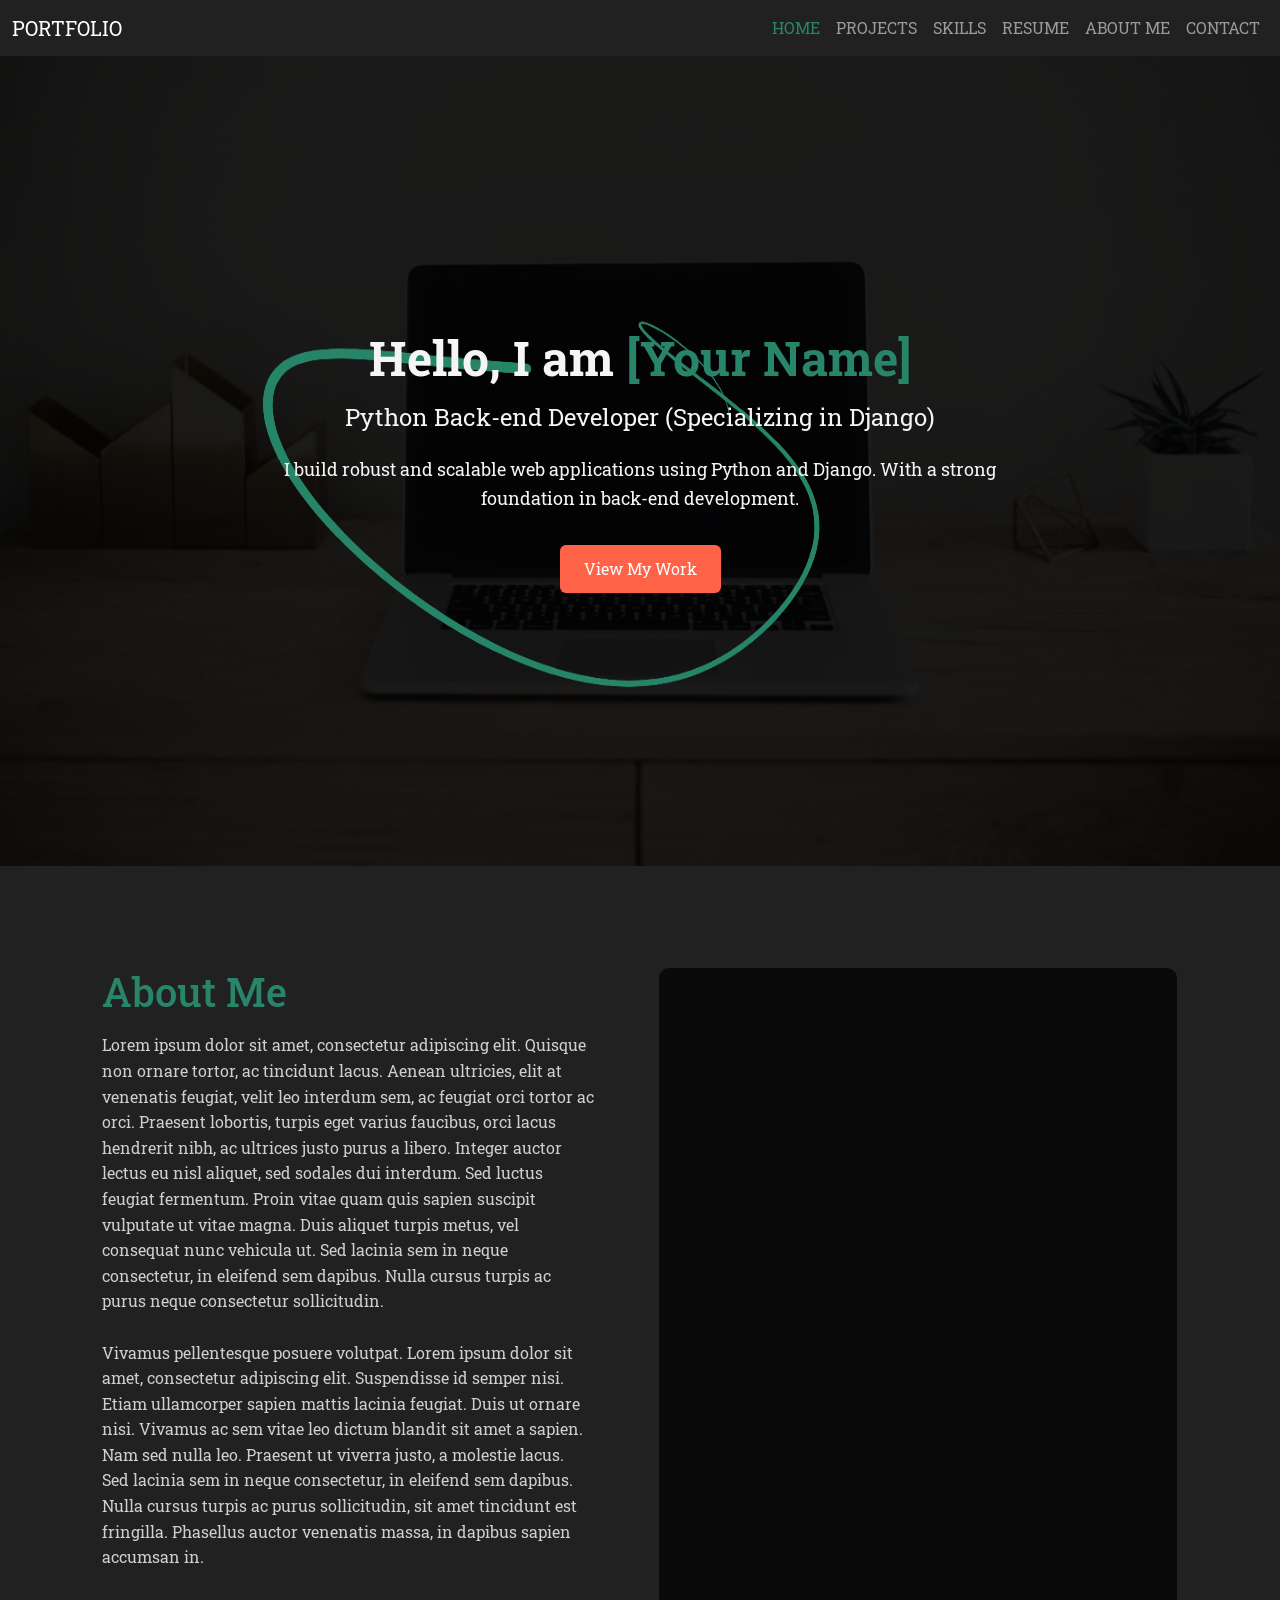
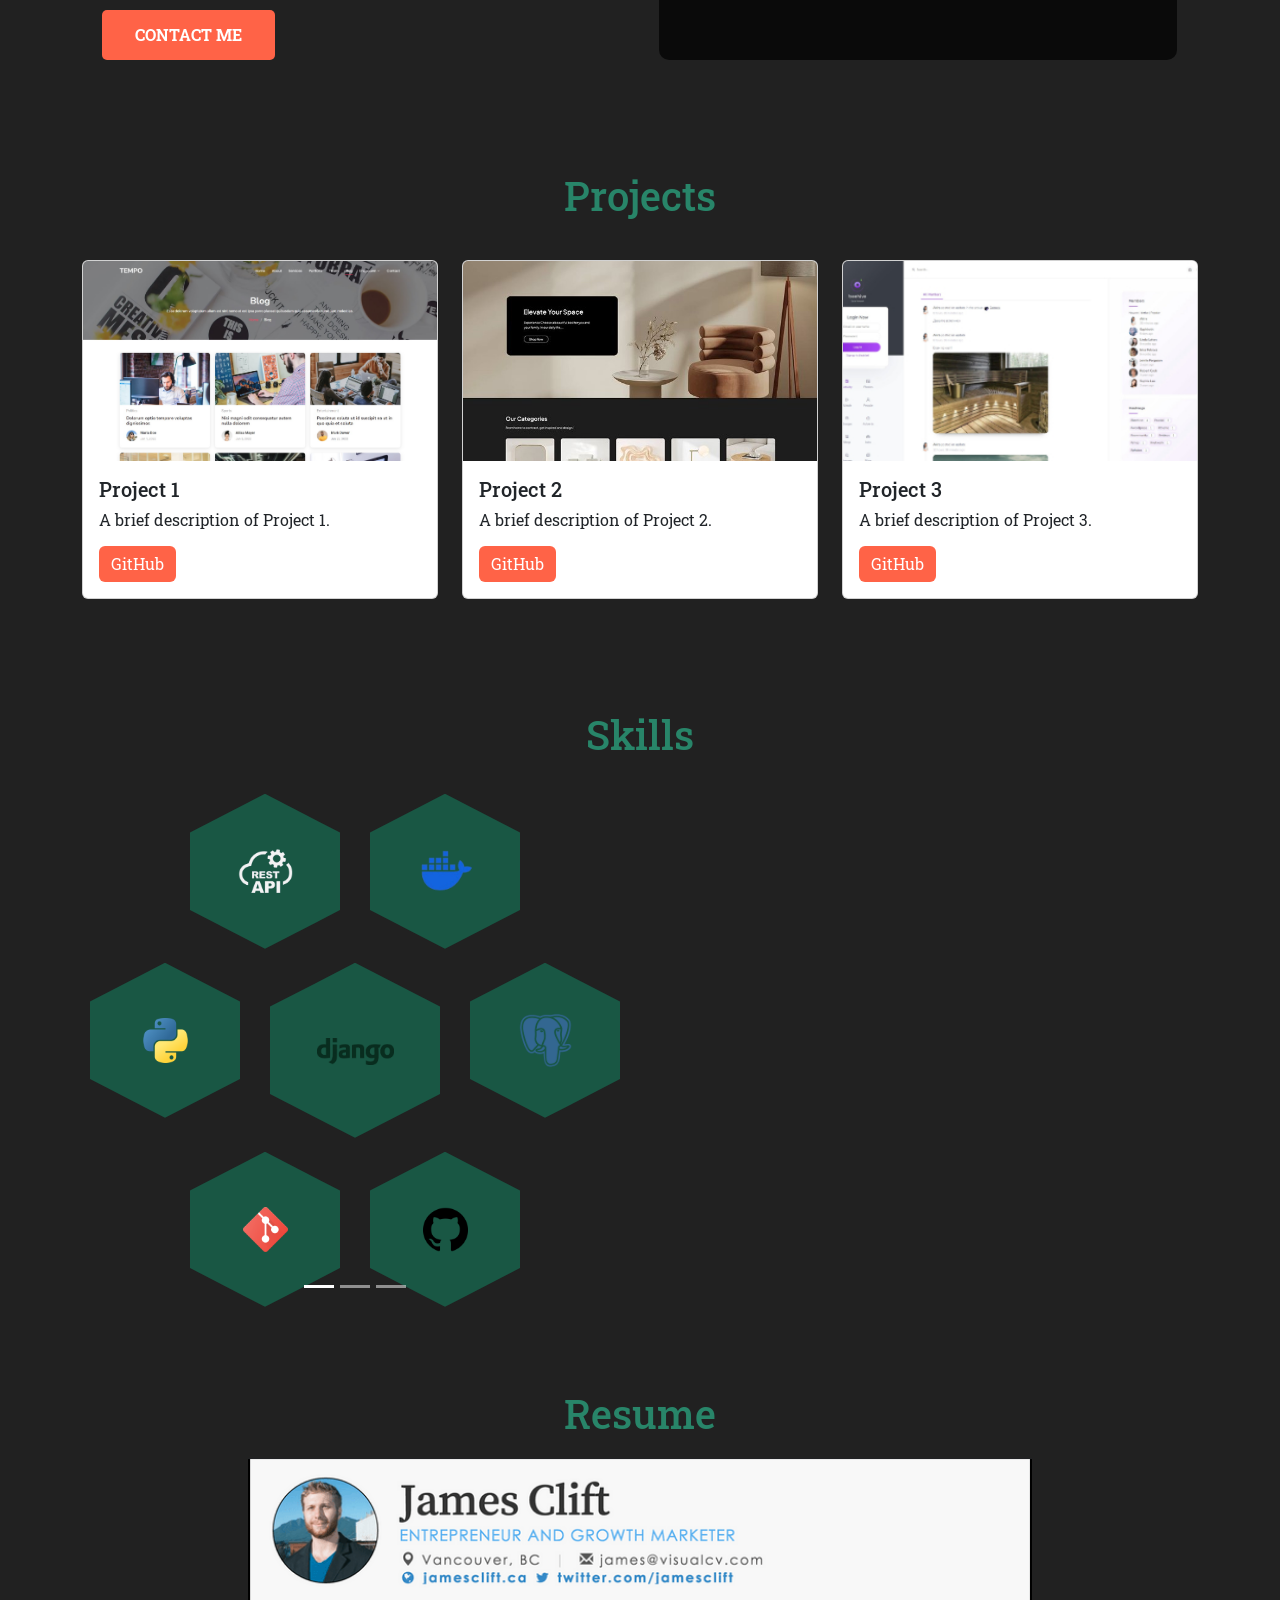
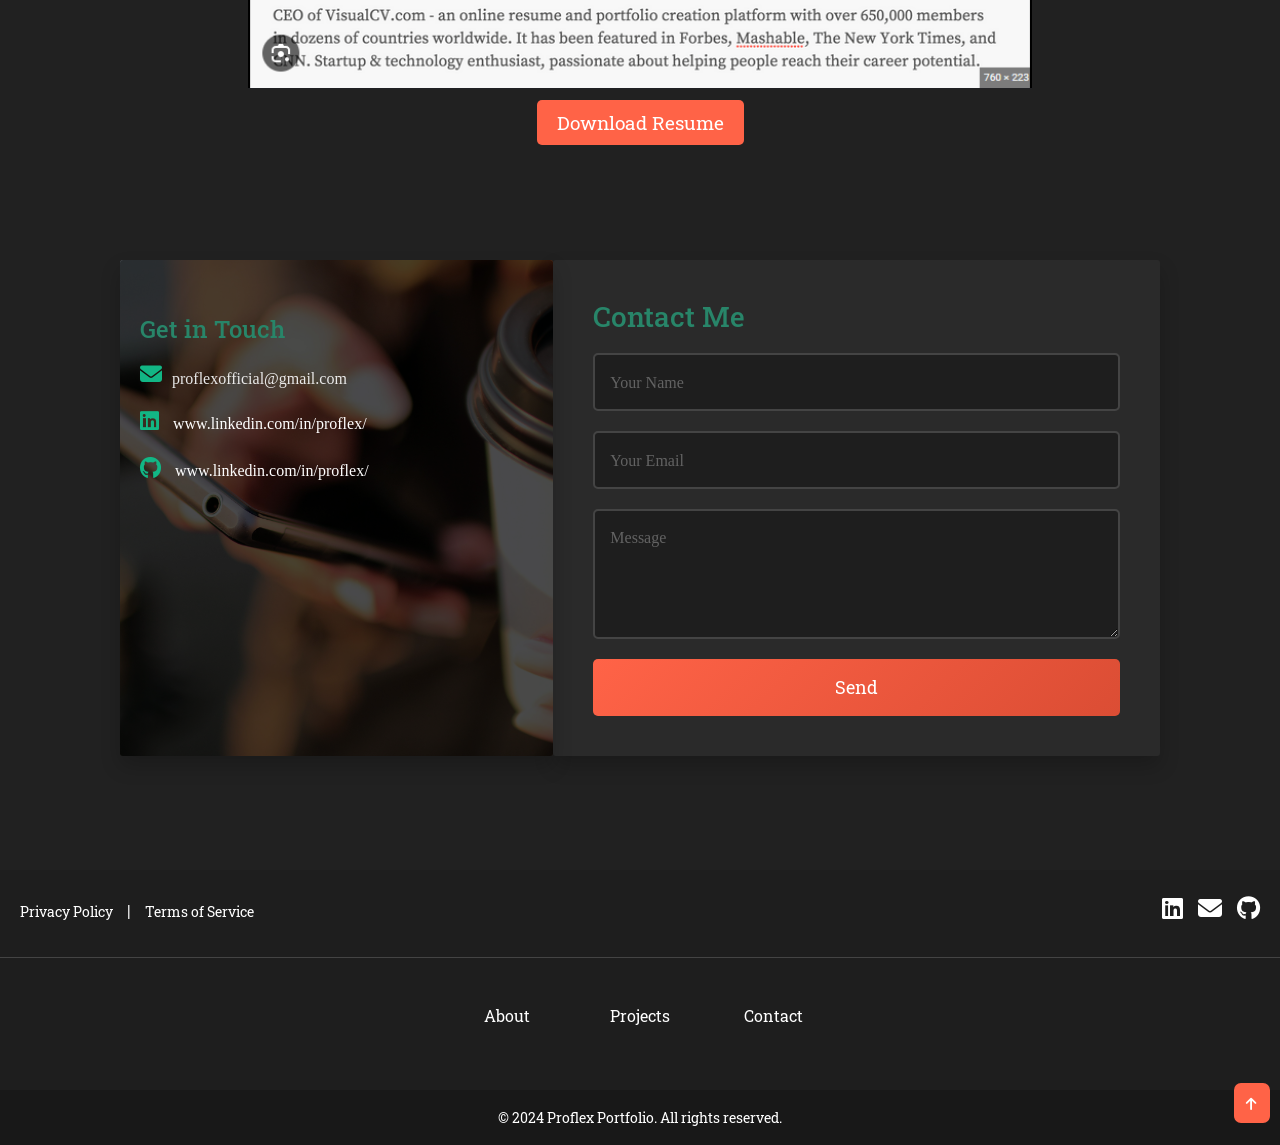
==== index.html @ e0205dc9 "Initial commit" ====
<!DOCTYPE html>
<html>

<head>
  <meta charset="UTF-8" />
  <meta name="viewport" content="width=device-width, initial-scale=1.0">
  <!-- Bootstrap CSS -->
  <link href="https://cdn.jsdelivr.net/npm/bootstrap@5.3.3/dist/css/bootstrap.min.css" rel="stylesheet">
  <link rel="stylesheet" href="https://cdnjs.cloudflare.com/ajax/libs/font-awesome/6.5.0/css/all.min.css">

  <title>Portfolio</title>
  <link rel="stylesheet" href="Portfolio-style.css">
</head>

<body>

  <nav class="navbar navbar-expand-lg bg-body-tertiary custom-navbar sticky-top" data-bs-theme="dark">
    <div class="container-fluid">
      <a class="navbar-brand" href="#">PORTFOLIO</a>
      <button class="navbar-toggler" type="button" data-bs-toggle="collapse" data-bs-target="#navbarSupportedContent"
        aria-controls="navbarSupportedContent" aria-expanded="false" aria-label="Toggle navigation">
        <span class="navbar-toggler-icon"></span>
      </button>
      <div class="collapse navbar-collapse" id="navbarSupportedContent">
        <ul class="navbar-nav ms-auto mb-2 mb-lg-0">
          <li class="nav-item">
            <a class="nav-link active" aria-current="page" href="#">HOME</a>
          </li>
          <li class="nav-item">
            <a class="nav-link" href="#projects">PROJECTS</a>
          </li>
          <li class="nav-item">
            <a class="nav-link" href="#skills">SKILLS</a>
          </li>
          <li class="nav-item">
            <a class="nav-link" href="#resume">RESUME</a>
          </li>
          <li class="nav-item">
            <a class="nav-link" href="#about-me">ABOUT ME</a>
          </li>
          <li class="nav-item">
            <a class="nav-link" href="#contact">CONTACT</a>
          </li>
        </ul>
      </div>
    </div>
  </nav>


  <main>

    <section id="hero" class="d-flex align-items-center justify-content-center">
      <div class="overlay"></div>
      <canvas></canvas>
      <div class="container text-center">
        <h1>Hello, I am <span class="highlighted-name">[Your Name]</span></h1>
        <h2>Python Back-end Developer (Specializing in Django)</h2>
        <p>I build robust and scalable web applications using Python and Django. With a strong foundation in back-end
          development.</p>
        <a href="#projects" class="btn btn-primary">View My Work</a>
      </div>
    </section>


    <section id='about-me' class="about-section">
      <div class="container-fluid">
        <div class="row">
          <div class="col-lg-6 col-md-12 d-flex justify-content-center align-items-center">
            <div class="about-content">
              <h1>About Me</h1>
              <p>Lorem ipsum dolor sit amet, consectetur adipiscing elit. Quisque non ornare tortor, ac tincidunt lacus.
                Aenean ultricies, elit at venenatis feugiat, velit leo interdum sem, ac feugiat orci tortor ac orci.
                Praesent lobortis, turpis eget varius faucibus, orci lacus hendrerit nibh, ac ultrices justo purus a
                libero. Integer auctor lectus eu nisl aliquet, sed sodales dui interdum. Sed luctus feugiat fermentum.
                Proin vitae quam quis sapien suscipit vulputate ut vitae magna. Duis aliquet turpis metus, vel consequat
                nunc vehicula ut. Sed lacinia sem in neque consectetur, in eleifend sem dapibus. Nulla cursus turpis ac
                purus neque consectetur sollicitudin.

                <br><br>
                Vivamus pellentesque posuere volutpat. Lorem ipsum dolor sit amet, consectetur adipiscing elit.
                Suspendisse
                id
                semper nisi. Etiam ullamcorper sapien mattis lacinia feugiat. Duis ut ornare nisi. Vivamus ac sem vitae
                leo
                dictum blandit sit amet a sapien. Nam sed nulla leo. Praesent ut viverra justo, a molestie lacus.
                Sed lacinia sem in neque consectetur, in eleifend sem dapibus. Nulla cursus turpis ac
                purus sollicitudin, sit amet tincidunt est fringilla. Phasellus auctor venenatis massa, in dapibus
                sapien accumsan in.
              </p>
              <a href="#contact" class="btn">CONTACT ME</a>
            </div>
          </div>
          <div class="col-lg-6 col-md-12">
            <div class="about-image"></div>
          </div>
        </div>
      </div>
    </section>


    <section id="projects" class="project-section">
      <div class="container">
        <h1 class="text-center mt-4">Projects</h1>
        <div class="row mt-4">
          <!-- Project Cards -->
          <div class="col-md-4 project-card" data-project="1">
            <div class="card">
              <img src="Images/image1.jpg" class="card-img-top" alt="Project 1">
              <div class="card-body">
                <h5 class="card-title">Project 1</h5>
                <p class="card-text">A brief description of Project 1.</p>
                <a href="https://github.com/user/project1" class="btn btn-primary">GitHub</a>
              </div>
            </div>
          </div>

          <div class="col-md-4 project-card" data-project="2">
            <div class="card">
              <img src="Images/image2.jpg" class="card-img-top" alt="Project 2">
              <div class="card-body">
                <h5 class="card-title">Project 2</h5>
                <p class="card-text">A brief description of Project 2.</p>
                <a href="https://github.com/user/project2" class="btn btn-primary">GitHub</a>
              </div>
            </div>
          </div>

          <div class="col-md-4 project-card" data-project="3">
            <div class="card">
              <img src="Images/image4.jpg" class="card-img-top" alt="Project 3">
              <div class="card-body">
                <h5 class="card-title">Project 3</h5>
                <p class="card-text">A brief description of Project 3.</p>
                <a href="https://github.com/user/project3" class="btn btn-primary">GitHub</a>
              </div>
            </div>
          </div>
        </div>

        <!-- Project Detail Section -->
        <div class="project-detail mt-5" id="projectDetail">
          <!-- Project detail content will be loaded here on click -->
        </div>
      </div>
    </section>


    <div id="skills" class="skills-section container">
      <h1 class="text-center mt-4">Skills</h1>
      <div class="row">
        <div class="col-lg-6 col-sm-12 hexagon-container d-flex justify-content-center align-items-center">
          <div id="carouselExampleCaptions" class="carousel slide">
            <div class="carousel-indicators">
              <button type="button" data-bs-target="#carouselExampleCaptions" data-bs-slide-to="0" class="active"
                aria-current="true" aria-label="Slide 1"></button>
              <button type="button" data-bs-target="#carouselExampleCaptions" data-bs-slide-to="1"
                aria-label="Slide 2"></button>
              <button type="button" data-bs-target="#carouselExampleCaptions" data-bs-slide-to="2"
                aria-label="Slide 3"></button>
            </div>
            <div class="carousel-inner">
              <div class="carousel-item active">
                <div class="container-fluid text-center">
                  <!-- First Row -->
                  <div class="hex-row">
                    <div class="hexagon clipped-border" data-skill="api">
                      <div class="hexagon-inner">
                        <li>
                          <img src="Images/api.png" class="api-img" alt="Rest API">
                        </li>
                      </div>
                    </div>
                    <div class="hexagon clipped-border" data-skill="docker">
                      <div class="hexagon-inner">
                        <li>
                          <img src="Images/docker.png" class="docker-img" alt="Docker">
                        </li>
                      </div>
                    </div>
                  </div>

                  <!-- Second Row (with bigger middle hexagon) -->
                  <div class="hex-row">
                    <div class="hexagon clipped-border" data-skill="python">
                      <div class="hexagon-inner">
                        <li>
                          <img src="Images/python.png" alt="Python">
                        </li>
                      </div>
                    </div>
                    <div class="hexagon big clipped-border" data-skill="django">
                      <div class="hexagon-inner">
                        <li>
                          <img src="Images/django.png" class="django-pic" alt="Django">
                        </li>
                      </div>
                    </div>
                    <div class="hexagon clipped-border" data-skill="psql">
                      <div class="hexagon-inner">
                        <li>
                          <img src="Images/postgresql.png" class="psql-img" alt="PostgreSQL">
                        </li>
                      </div>
                    </div>
                  </div>

                  <!-- Third Row -->
                  <div class="hex-row">
                    <div class="hexagon clipped-border" data-skill="git">
                      <div class="hexagon-inner">
                        <li>
                          <img src="Images/git.png" alt="Git">
                        </li>
                      </div>
                    </div>
                    <div class="hexagon clipped-border" data-skill="github">
                      <div class="hexagon-inner">
                        <li>
                          <img src="Images/github.png" alt="GitHub">
                        </li>
                      </div>
                    </div>
                  </div>
                </div>
              </div>

              <div class="carousel-item">
                <div class="container text-center">


                  <!-- First Row -->
                  <div class="hex-row">
                    <div class="hexagon clipped-border" data-skill="linux">
                      <div class="hexagon-inner">
                        <li>
                          <img src="Images/linux.png" class="linux-img" alt="Linux">
                        </li>
                      </div>
                    </div>
                    <div class="hexagon">
                      <div class="hexagon-inner clipped-border" data-skill="chain">
                        <li>
                          <i class="fas fa-network-wired" style="color: #12b6c2; font-size: 43px;"></i>
                        </li>
                      </div>
                    </div>
                  </div>

                  <!-- Second Row (with bigger middle hexagon) -->
                  <div class="hex-row">
                    <div class="hexagon clipped-border" data-skill="bootstrap">
                      <div class="hexagon-inner">
                        <li>
                          <img src="Images/bootstrap.png" class="bootstrap-img" alt="Bootstrap">
                        </li>
                      </div>
                    </div>
                    <div class="hexagon big clipped-border" data-skill="javascript">
                      <div class="hexagon-inner">
                        <li>
                          <img src="Images/js.png" alt="JavaScript">
                        </li>
                      </div>
                    </div>
                    <div class="hexagon clipped-border" data-skill="jquery">
                      <div class="hexagon-inner">
                        <li>
                          <img src="Images/jquery.png" class="jquery-img" alt="jQuery">
                        </li>
                      </div>
                    </div>
                  </div>

                  <!-- Third Row -->
                  <div class="hex-row">
                    <div class="hexagon clipped-border" data-skill="html">
                      <div class="hexagon-inner">
                        <li>
                          <img src="Images/html.png" class="html-img" alt="HTML">
                        </li>
                      </div>
                    </div>
                    <div class="hexagon">
                      <div class="hexagon-inner clipped-border" data-skill="sass">
                        <li>
                          <img src="Images/sass.png" class="sass-img" alt="SASS">
                        </li>
                      </div>
                    </div>
                  </div>
                </div>
              </div>

              <div class="carousel-item">
                <div class="container text-center">


                  <!-- First Row -->
                  <div class="hex-row">
                    <div class="hexagon clipped-border" data-skill="linux">
                      <div class="hexagon-inner">
                        <li>
                          <img src="Images/linux.png" class="linux-img" alt="Linux">
                        </li>
                      </div>
                    </div>
                    <div class="hexagon">
                      <div class="hexagon-inner clipped-border" data-skill="chain">
                        <li>
                          <i class="fas fa-network-wired" style="color: #12b6c2; font-size: 43px;"></i>
                        </li>
                      </div>
                    </div>
                  </div>

                  <!-- Second Row (with bigger middle hexagon) -->
                  <div class="hex-row">
                    <div class="hexagon clipped-border" data-skill="bootstrap">
                      <div class="hexagon-inner">
                        <li>
                          <img src="Images/bootstrap.png" class="bootstrap-img" alt="Bootstrap">
                        </li>
                      </div>
                    </div>
                    <div class="hexagon big clipped-border" data-skill="javascript">
                      <div class="hexagon-inner">
                        <li>
                          <img src="Images/js.png" alt="JavaScript">
                        </li>
                      </div>
                    </div>
                    <div class="hexagon clipped-border" data-skill="jquery">
                      <div class="hexagon-inner">
                        <li>
                          <img src="Images/jquery.png" class="jquery-img" alt="jQuery">
                        </li>
                      </div>
                    </div>
                  </div>

                  <!-- Third Row -->
                  <div class="hex-row">
                    <div class="hexagon clipped-border" data-skill="html">
                      <div class="hexagon-inner">
                        <li>
                          <img src="Images/html.png" class="html-img" alt="HTML">
                        </li>
                      </div>
                    </div>
                    <div class="hexagon">
                      <div class="hexagon-inner clipped-border" data-skill="sass">
                        <li>
                          <img src="Images/sass.png" class="sass-img" alt="SASS">
                        </li>
                      </div>
                    </div>
                  </div>
                </div>
              </div>
            </div>
          </div>
        </div>


        <div class="col-lg-6 col-sm-12 d-flex justify-content-center align-items-center">
          <div class="skill-content" id="content">
            <!-- Content will be dynamically loaded here -->
          </div>
        </div>
      </div>
    </div>


    <div id="resume" class="resume-section">
      <h1 class="section-title mt-3">Resume</h1>

      <div class="resume-content">
        <div class="resume-img">
          <img src="Images/resume.png" alt="Your Resume">
        </div>
      </div>

      <div class="resume-download">
        <a href="Resume/resume.pdf" download class="resume-link">Download Resume</a>
      </div>
    </div>


    <div id="contact" class="contact-section container">
      <div class="row g-0">
        <div class="col-lg-5 col-md-12">
          <div class="contact-info">
            <h3>Get in Touch</h3>
            <ul>
              <li><i class="fas fa-envelope"></i> proflexofficial@gmail.com</li>
              <li><a href="#"><i class="fab fa-linkedin"></i> www.linkedin.com/in/proflex/</a></li>
              <li><a href="#"><i class="fab fa-github"></i> www.linkedin.com/in/proflex/</a></li>
            </ul>
          </div>
        </div>

        <div class="col-lg-7 col-md-12">
          <div class="contact-form">
            <h2>Contact Me</h2>
            <form id="contactForm" action="https://formspree.io/f/xyzgaryp" method="POST">
              <input type="text" name="name" placeholder="Your Name" required class="form-control">
              <input type="email" name="email" placeholder="Your Email" required class="form-control">
              <textarea name="message" placeholder="Message" required class="form-control" rows="4"></textarea>
              <button type="submit" class="btn">Send</button>
            </form>
          </div>
        </div>
      </div>
    </div>
  </main>



  <footer>
    <div class="footer-top">
      <!-- Legal and Social Media Icons -->
      <div class="legal">
        <p>
          <a href="privacy-policy.html">Privacy Policy</a> |
          <a href="terms-of-service.html">Terms of Service</a>
        </p>
      </div>
      <div class="social-icons">
        <a href="#"><i class="fab fa-linkedin"></i></a>
        <a href="#"><i class="fas fa-envelope"></i></a>
        <a href="#"><i class="fab fa-github"></i></a>
      </div>
    </div>
    </div>

    <div class="footer-middle">
      <!-- Quick Links -->
      <div class="quick-links">
        <div class="container">
          <div class="row">
            <div class="col-md-4 col-sm-12">
              <li><a href="#about-me">About</a></li>
            </div>
            <div class="col-md-4 col-sm-12">
              <li><a href="#projects">Projects</a></li>
            </div>
            <div class="col-md-4 col-sm-12">
              <li><a href="#contact">Contact</a></li>
            </div>
          </div>
        </div>
      </div>
    </div>

    <div class="footer-bottom">
      <!-- Copyright and Back to Top -->
      <div class="copyright">
        <p>© 2024 Proflex Portfolio. All rights reserved.</p>
      </div>
      <div class="back-to-top">
        <a href="#top"><i class="fas fa-arrow-up"></i></a>
      </div>
    </div>
  </footer>





























  <!--Bootstrap JS-->
  <script src="https://cdn.jsdelivr.net/npm/bootstrap@5.3.3/dist/js/bootstrap.bundle.min.js"></script>
  <!--J Query-->
  <script src="https://code.jquery.com/jquery-3.5.1.slim.min.js"></script>
  <!--POPPER-->
  <script src="https://cdn.jsdelivr.net/npm/@popperjs/core@2.5.3/dist/umd/popper.min.js"></script>


  <script src="script.js"></script>
</body>

</html>
---- Portfolio-style.css ----
@import url(https://fonts.googleapis.com/css2?family=Roboto+Slab:wght@400;700&display=swap);
html {
  scroll-behavior: smooth;
}

*,
*:before,
*:after {
  margin: 0;
  padding: 0;
  box-sizing: border-box;
}

html,
body {
  width: 100%;
  height: 100%;
}

body {
  color: #f5f5f5;
  background: #212121;
  font-family: "Roboto Slab", "sans-serif";
  overflow-x: hidden;
}

a {
  text-decoration: none;
}

ul {
  list-style-type: none;
}

li {
  list-style-type: none;
}

p {
  line-height: normal;
}

img {
  max-width: 1920px;
  max-height: 1080px;
}

.bg-body-tertiary {
  --bs-bg-opacity: 1;
  background-color: #212121 !important;
}

.custom-navbar .navbar-nav .nav-link {
  transition: color 0.3s ease;
  /* Smooth transition for hover effect */
}

.custom-navbar .navbar-nav .nav-link:hover {
  color: #288569;
  /* Change to your desired hover color */
}

.custom-navbar .navbar-nav .nav-link.active {
  color: #288569;
  /* Change this to your desired active link color */
}

#hero {
  position: relative;
  background-image: url("Images/hero-bg-2.jpg");
  background-size: cover;
  background-position: center;
  height: 90vh;
  color: #f5f5f5;
}
#hero .overlay {
  position: absolute;
  top: 0;
  left: 0;
  width: 100%;
  height: 100%;
  background: rgba(0, 0, 0, 0.89);
  z-index: 1;
}
#hero canvas {
  position: absolute;
  top: 0;
  left: 0;
  width: 100%;
  height: 100%;
  z-index: 2;
}
#hero .container {
  position: relative;
  z-index: 3;
  max-width: 800px;
  text-align: center;
}
#hero .container h1 {
  font-size: 3rem;
  font-weight: 700;
  margin-bottom: 1rem;
}
#hero .container h1 .highlighted-name {
  color: #288569;
}
#hero .container h2 {
  font-size: 1.5rem;
  font-weight: 400;
  margin-bottom: 1.5rem;
}
#hero .container p {
  font-size: 1.125rem;
  line-height: 1.6;
  margin-bottom: 2rem;
}
#hero .container .btn-primary {
  background-color: #FF6347;
  border: none;
  padding: 0.75rem 1.5rem;
  font-size: 1rem;
  transition: background-color 0.3s;
}
#hero .container .btn-primary:hover {
  background-color: #ff3814;
}

.about-section {
  padding: 6% 9.3% 0 8%;
}
@media (max-width: 1400px) {
  .about-section {
    padding: 8% 8.3% 0 7%;
  }
}
@media (max-width: 1200px) {
  .about-section {
    padding: 9% 6.3% 0 5%;
  }
}
.about-section .about-content {
  padding: 0 5% 0 0;
  color: #fff;
}
.about-section .about-content h1 {
  color: #288569;
}
.about-section .about-content p {
  margin-top: 1rem;
  line-height: 1.6;
  color: #cfcfcf;
}
.about-section .about-content .btn {
  display: inline-block;
  margin-top: 1.5rem;
  padding: 0.75rem 2rem;
  background-color: #ff6347;
  color: #fff;
  text-decoration: none;
  font-weight: bold;
  font-size: 1rem;
  border-radius: 5px;
  transition: background-color 0.3s ease;
}
.about-section .about-content .btn:hover {
  background-color: #e5533f;
}
.about-section .about-image {
  padding: 0;
  margin-left: 3%;
  background: url("Images/about-me2.jpg") no-repeat center center/cover;
  width: 100%;
  height: 100%;
  border-radius: 10px;
  position: relative;
}
.about-section .about-image:after {
  content: "";
  position: absolute;
  top: 0;
  left: 0;
  width: 100%;
  height: 100%;
  background-color: rgba(0, 0, 0, 0.7);
  border-radius: 10px;
}
@media (max-width: 992px) {
  .about-section {
    padding: 9% 6% 0 6%;
  }
  .about-section .about-content {
    padding: 0;
    text-align: center;
  }
  .about-section .about-content .btn {
    margin: 1rem 0 1.5rem 0;
  }
  .about-section .about-image {
    margin-left: 0;
    min-height: 450px;
  }
}

.project-section {
  margin: 7em 0;
}
.project-section h1 {
  color: #288569;
  margin-bottom: 1em;
}
.project-section .project-card {
  cursor: pointer;
  transition: transform 0.3s ease, box-shadow 0.3s ease;
}
.project-section .project-card:hover {
  transform: scale(1.05);
  box-shadow: 0 4px 8px rgba(0, 0, 0, 0.1);
}
.project-section .card-img-top {
  height: 200px;
  -o-object-fit: cover;
     object-fit: cover;
}
.project-section .btn-primary {
  background-color: #FF6347;
  border: none;
}
.project-section .btn-primary:hover {
  background-color: #ff3814;
}
.project-section .project-detail {
  display: none;
  /* Initially hidden */
  background-color: #f9f9f9;
  padding: 20px;
  border-radius: 8px;
  box-shadow: 0 4px 12px rgba(0, 0, 0, 0.1);
  transition: all 0.4s ease;
}
.project-section .project-detail h3 {
  font-size: 24px;
  color: #288569;
}
.project-section .project-detail p {
  font-size: 16px;
  color: #666;
}
.project-section .project-detail .github-link {
  margin-top: 20px;
  display: inline-block;
  background-color: #FF6347;
  color: #fff;
  padding: 10px 20px;
  border-radius: 5px;
  text-decoration: none;
}
.project-section .project-detail .github-link:hover {
  background-color: #ff3814;
}
.project-section .show-detail {
  display: block;
  /* To show detail when clicked */
}
@media (max-width: 992px) {
  .project-section .container {
    max-width: 900px;
    padding-left: 1.5em;
    padding-right: 1.5em;
  }
}
@media (max-width: 767px) {
  .project-section .container {
    width: 100%;
    padding-left: 10%;
    padding-right: 10%;
  }
  .project-section .project-card {
    margin-top: 2em;
  }
}

.skills-section h1 {
  color: #288569;
}
.skills-section .hexagon-container,
.skills-section .skill-content-container {
  padding: 20px;
}
.skills-section .skill-content {
  width: 100%;
  max-width: 500px;
  padding: 20px;
  border-radius: 10px;
  box-shadow: 0 4px 8px #288569;
  opacity: 0;
  transform: translateX(50px);
  transition: opacity 0.3s ease, transform 0.5s ease;
}
.skills-section .skill-content.slide-in {
  opacity: 1;
  transform: translateX(0);
}
@media (max-width: 1200px) {
  .skills-section .skill-content {
    transform: translateY(50px);
  }
  .skills-section .skill-content.slide-in {
    transform: translateY(0);
  }
}

.hexagon {
  position: relative;
  width: 150px;
  height: 155px;
  background-color: #195744;
  /* Hexagon background color */
  display: inline-block;
  -webkit-clip-path: polygon(50% 0%, 100% 25%, 100% 75%, 50% 100%, 0% 75%, 0% 25%);
          clip-path: polygon(50% 0%, 100% 25%, 100% 75%, 50% 100%, 0% 75%, 0% 25%);
  overflow: hidden;
  transition: transform 0.3s ease, box-shadow 0.3s ease;
  /* Smooth transition for hover effect */
  /* Hover effect for hexagon */
}
.hexagon:hover {
  transform: scale(1.1);
  /* Slightly enlarge on hover */
  box-shadow: 0px 4px 10px rgba(0, 0, 0, 0.2);
  /* Add a shadow */
}

.hexagon-inner {
  display: flex;
  justify-content: center;
  align-items: center;
  height: 100%;
  color: rgb(202, 202, 202);
  font-size: 18px;
  position: relative;
  /* Ensure hexagon-inner is above the border */
  cursor: pointer;
  transition: color 0.3s ease;
  /* Smooth transition for text color */
  /* Hover effect for inner content */
}
.hexagon-inner:hover {
  color: #fff;
  /* Change text color to white on hover */
}

.django-pic {
  width: 77px;
}

.docker-img,
.jquery-img {
  width: 60px;
}

.psql-img,
.linux-img,
.api-img {
  width: 55px;
}

.bootstrap-img {
  width: 65px;
}

.jquery-img {
  width: 57px;
}

.html-img,
.sass-img {
  width: 50px;
}

img {
  width: 45px;
  transition: transform 0.3s ease;
  /* Smooth transition for image zoom effect */
  /* Image zoom on hover */
}
.hexagon:hover img {
  transform: scale(1.2);
  /* Zoom image on hover */
}

i {
  transition: transform 0.3s ease;
}
.hexagon:hover i {
  transform: scale(1.2);
}

.hexagon.big {
  width: 170px;
  height: 175px;
}

.hex-row {
  display: flex;
  justify-content: center;
  margin: 0 auto;
}

.hex-row .hexagon {
  margin: 7px 15px;
}

.skill-content {
  opacity: 0;
  transform: translateX(50px);
  transition: opacity 0.3s ease, transform 0.3s ease;
}
.skill-content.slide-in {
  opacity: 1;
  transform: translateX(0);
}
@media (max-width: 1200px) {
  .skill-content {
    transform: translateY(50px);
  }
  .skill-content.slide-in {
    transform: translateY(0);
  }
}

/* Media Queries for Responsiveness */
@media (max-width: 1199px) {
  .container {
    max-width: 1100px;
    padding-left: 1.5em;
    padding-right: 1.5em;
  }
  .hexagon {
    width: 140px;
    height: 145px;
  }
  .hexagon.big {
    width: 150px;
    height: 155px;
  }
}
@media (max-width: 1050px) {
  .hexagon {
    width: 127px;
    height: 132px;
  }
  .hexagon.big {
    width: 137px;
    height: 142px;
  }
}
@media (max-width: 576px) {
  .container {
    padding-left: 2em;
    padding-right: 2em;
  }
}
.resume-section {
  text-align: center;
  padding: 40px 0;
}

.section-title {
  color: #288569;
  margin-bottom: 20px;
}

.resume-content {
  display: flex;
  justify-content: center;
  align-items: center;
  margin-bottom: 20px;
}

.resume-img img {
  width: 100%;
  height: 100%;
  -o-object-fit: cover;
     object-fit: cover;
  margin-right: 20px;
}

.resume-details a {
  color: #1ecf94;
  text-decoration: none;
}

.resume-download .resume-link {
  background-color: #FF6347;
  color: white;
  padding: 10px 20px;
  text-decoration: none;
  font-size: 1.2em;
  border-radius: 5px;
  transition: background-color 0.3s ease;
}

.resume-download .resume-link:hover {
  background-color: #cf4d37;
}

.contact-section {
  margin-top: 2em;
  padding: 50px;
  color: white;
}
@media (max-width: 992px) {
  .contact-section {
    max-width: 770px;
  }
  .contact-section .contact-info {
    text-align: center !important;
  }
  .contact-section .contact-info h3 {
    font-size: 35px;
    margin: 10px 0;
  }
  .contact-section .contact-info ul,
  .contact-section .contact-info ul li,
  .contact-section a {
    display: flex;
    flex-direction: column;
  }
  .contact-section .contact-info ul {
    margin-bottom: 0;
  }
}
.contact-section .contact-info ul li i {
  margin-bottom: 10px;
}

.contact-info {
  position: relative;
  width: 100%;
  height: 100%;
  padding: 20px;
  background: url("Images/contact4.jpg") no-repeat center center/cover;
  border-radius: 3px;
  box-shadow: 0px 10px 20px rgba(0, 0, 0, 0.2);
  z-index: 1;
  /* Overlay */
}
.contact-info::before {
  content: "";
  position: absolute;
  top: 0;
  left: 0;
  width: 100%;
  height: 100%;
  background-color: rgba(0, 0, 0, 0.7);
  border-radius: 3px;
  z-index: -1;
}

.contact-info h3 {
  position: relative;
  color: #288569;
  font-size: 24px;
  margin-bottom: 20px;
  margin-top: 35px;
}

.contact-info ul {
  position: relative;
  list-style: none;
  padding: 0;
}

.contact-info ul li {
  color: rgb(233, 233, 233);
  margin: 15px 0;
  font-family: "Roboto";
  display: flex;
  align-items: center;
}
.contact-info ul li a {
  color: white;
}

.contact-info ul li i {
  margin-right: 10px;
  font-size: 22px;
  color: #12b685;
}

.contact-form {
  width: 100%;
  height: 100%;
  background-color: #2a2a2a;
  padding: 40px;
  border-radius: 3px;
  box-shadow: 0px 10px 20px rgba(0, 0, 0, 0.2);
}

.contact-form h2 {
  font-size: 28px;
  margin-bottom: 20px;
  color: #288569;
}

.contact-form form {
  display: flex;
  flex-direction: column;
}

.contact-form input,
.contact-form textarea {
  margin-bottom: 20px;
  padding: 15px;
  border: 2px solid #444;
  background-color: #1e1e1e;
  border-radius: 5px;
  font-size: 16px;
  transition: all 0.3s ease;
}

.contact-form input::-moz-placeholder, .contact-form textarea::-moz-placeholder {
  color: white !important;
  opacity: 0.3 !important;
  font-family: "Roboto";
}

.contact-form input::placeholder,
.contact-form textarea::placeholder {
  color: white !important;
  opacity: 0.3 !important;
  font-family: "Roboto";
}

.contact-form input:focus,
.contact-form textarea:focus {
  border-color: #17da9f;
  background-color: #1e1e1e;
  outline: none;
  color: #fff;
  box-shadow: 0px 0px 10px #288569;
}

.contact-form button {
  padding: 15px;
  background: linear-gradient(135deg, #FF6347, #db4d34);
  color: white;
  border: none;
  font-size: 18px;
  cursor: pointer;
  border-radius: 5px;
  transition: background 0.3s ease;
}

.contact-form button:hover {
  background: linear-gradient(135deg, #db4d34, #FF6347);
}

/* Animation Effects */
@keyframes fadeIn {
  0% {
    opacity: 0;
  }
  100% {
    opacity: 1;
  }
}
.contact-info,
.contact-form {
  animation: fadeIn 1.5s ease;
}

footer {
  margin-top: 4em;
  background-color: #1e1e1e;
  color: #fff;
  text-align: center;
}
footer .footer-top {
  display: flex;
  justify-content: space-between;
  padding: 20px 0;
  border-bottom: 1px solid #444;
}
footer .footer-top .legal {
  margin-left: 10px;
  margin-top: 10px;
}
footer .footer-top .legal a {
  color: white;
  text-decoration: none;
  margin: 0 10px;
  font-size: 14px;
  transition: color 0.3s;
}
footer .footer-top .legal a:hover {
  color: #288569;
}
footer .footer-top .social-icons {
  margin-right: 20px;
  display: flex;
  gap: 15px;
}
footer .footer-top .social-icons a {
  color: white;
  font-size: 24px;
  transition: color 0.3s;
}
footer .footer-top .social-icons a:hover {
  color: #288569;
}
footer .footer-middle {
  padding: 20px 0;
  margin: 1em 0 2em 0;
}
footer .footer-middle .quick-links .container {
  max-width: 400px;
}
footer .footer-middle .quick-links li {
  margin: 10px 0;
  list-style-type: none;
}
footer .footer-middle .quick-links li a {
  color: white;
  text-decoration: none;
  transition: color 0.3s;
}
footer .footer-middle .quick-links li a:hover {
  color: #288569;
}
footer .footer-bottom {
  height: 55px;
  background: #181818;
  display: flex;
  justify-content: space-between;
  align-items: center;
  padding: 15px 0;
  position: relative;
}
footer .footer-bottom .copyright {
  flex: 1;
  text-align: center;
}
footer .footer-bottom .copyright p {
  font-size: 14px;
  margin: 0 !important;
}
footer .footer-bottom .back-to-top {
  position: absolute;
  right: 10px;
  margin-bottom: 30px;
}
footer .footer-bottom .back-to-top a {
  color: white;
  font-size: 14px;
  text-decoration: none;
  transition: color 0.3s;
  background: #FF6347;
  padding: 0.77em 0.9em 0.77em 0.9em;
  border-radius: 0.5em;
}
footer .footer-bottom .back-to-top a:hover {
  color: #FF6347;
  background: #212121;
  border: 1px solid #FF6347;
}

@media (max-width: 768px) {
  .footer-top,
  .footer-middle,
  .footer-bottom {
    flex-direction: column;
    align-items: center;
  }
  .footer-middle .quick-links {
    width: 100%;
    text-align: center;
  }
}/*# sourceMappingURL=Portfolio-style.css.map */
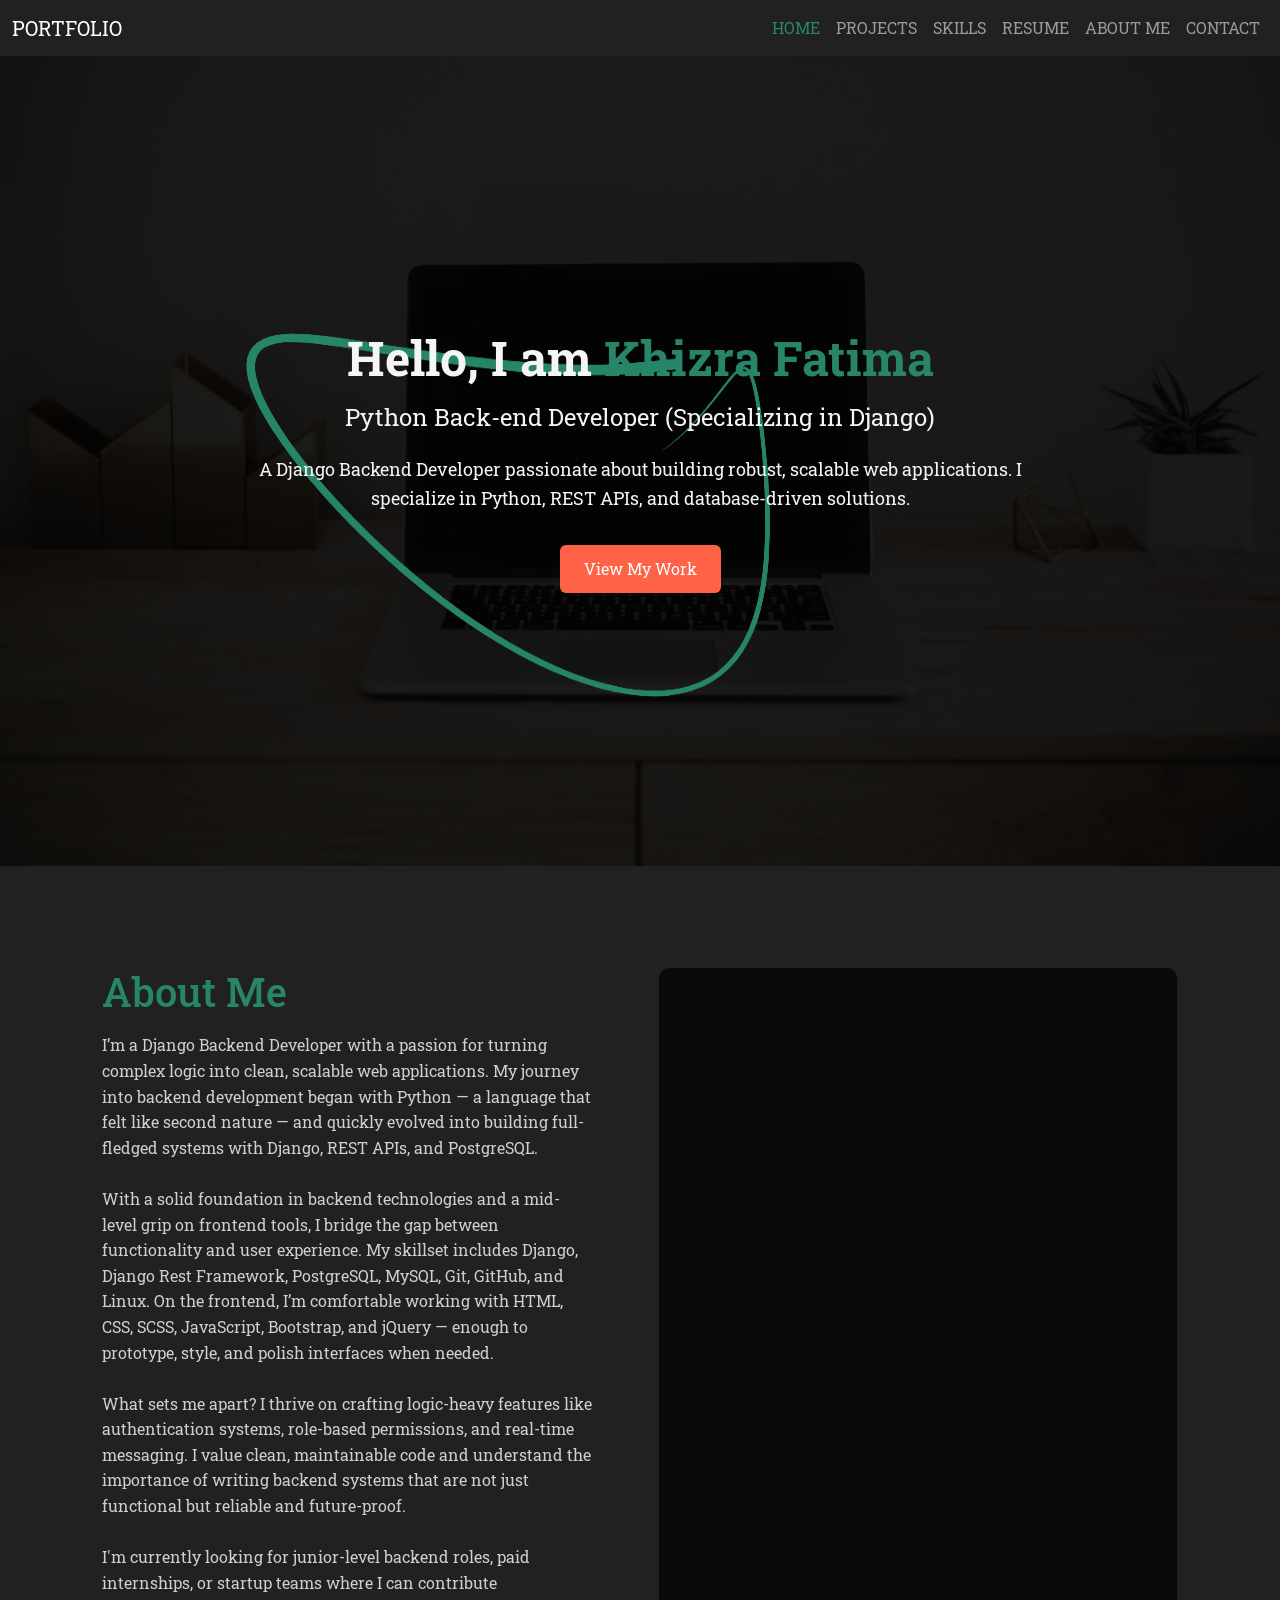
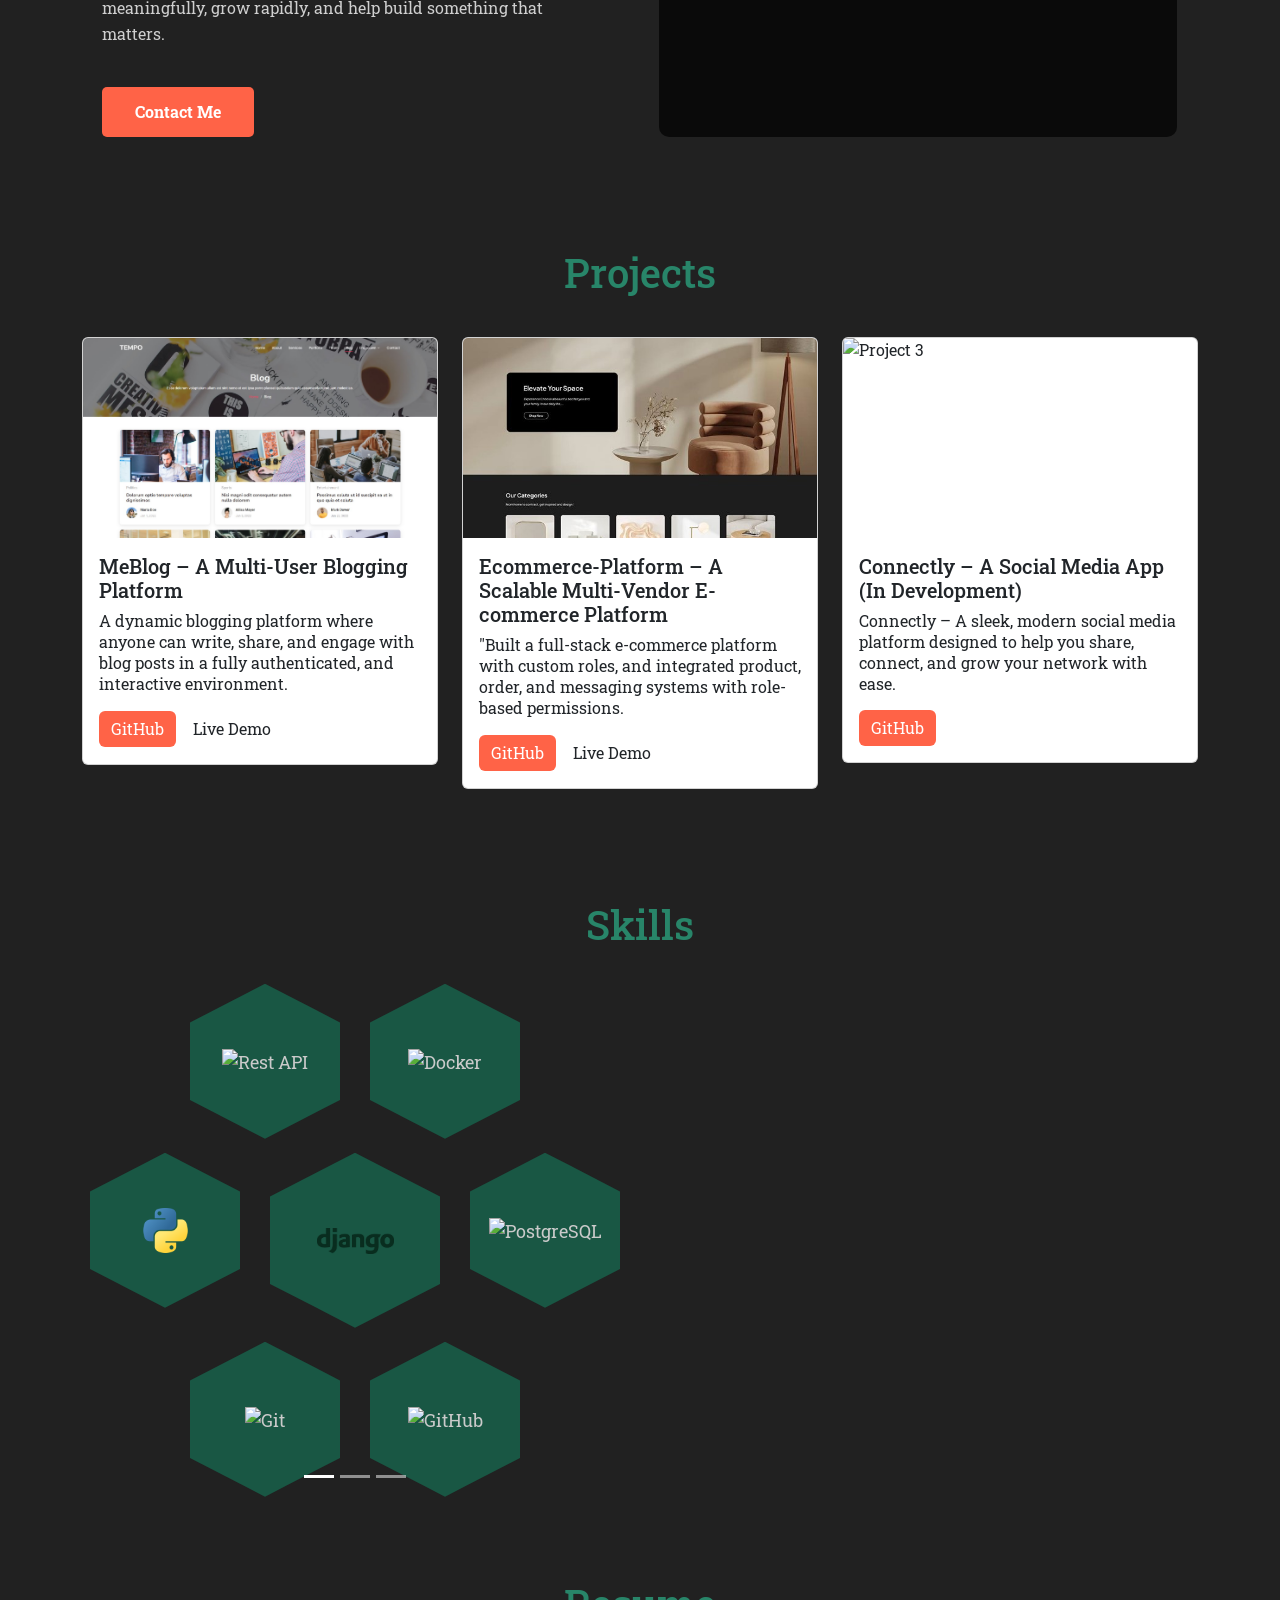
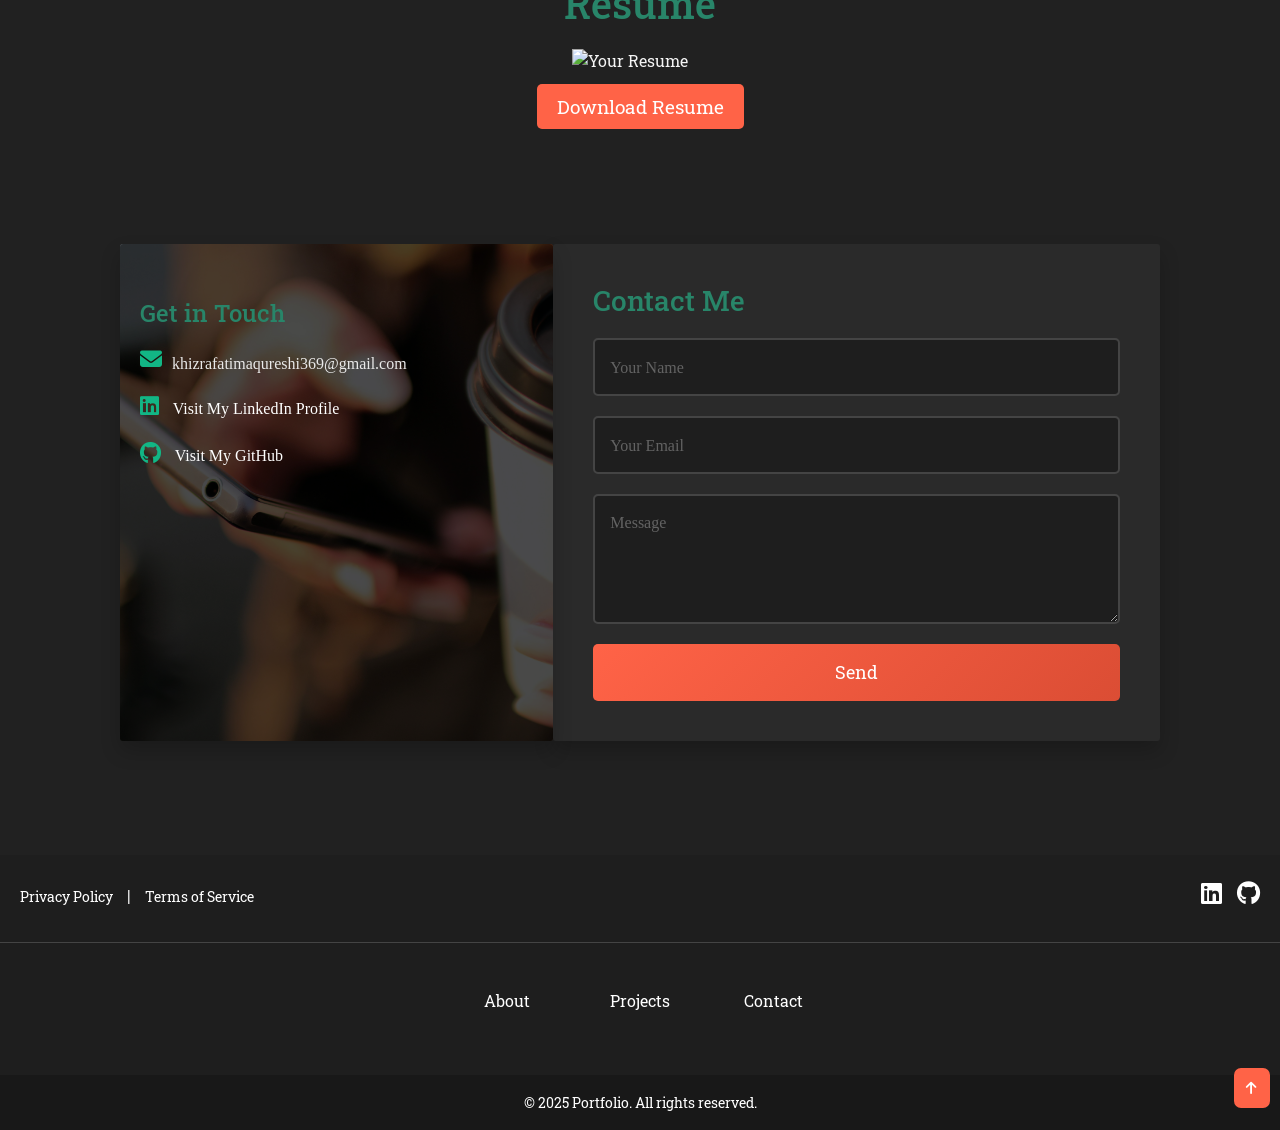
==== commit 2b7ee69b: "Update index.html" ====
--- a/index.html
+++ b/index.html
@@ -53,10 +53,10 @@
       <div class="overlay"></div>
       <canvas></canvas>
       <div class="container text-center">
-        <h1>Hello, I am <span class="highlighted-name">[Your Name]</span></h1>
+        <h1>Hello, I am <span class="highlighted-name">Khizra Fatima</span></h1>
         <h2>Python Back-end Developer (Specializing in Django)</h2>
-        <p>I build robust and scalable web applications using Python and Django. With a strong foundation in back-end
-          development.</p>
+        <p>A Django Backend Developer passionate about building robust, scalable web applications. I specialize in
+          Python, REST APIs, and database-driven solutions.</p>
         <a href="#projects" class="btn btn-primary">View My Work</a>
       </div>
     </section>
@@ -68,26 +68,24 @@
           <div class="col-lg-6 col-md-12 d-flex justify-content-center align-items-center">
             <div class="about-content">
               <h1>About Me</h1>
-              <p>Lorem ipsum dolor sit amet, consectetur adipiscing elit. Quisque non ornare tortor, ac tincidunt lacus.
-                Aenean ultricies, elit at venenatis feugiat, velit leo interdum sem, ac feugiat orci tortor ac orci.
-                Praesent lobortis, turpis eget varius faucibus, orci lacus hendrerit nibh, ac ultrices justo purus a
-                libero. Integer auctor lectus eu nisl aliquet, sed sodales dui interdum. Sed luctus feugiat fermentum.
-                Proin vitae quam quis sapien suscipit vulputate ut vitae magna. Duis aliquet turpis metus, vel consequat
-                nunc vehicula ut. Sed lacinia sem in neque consectetur, in eleifend sem dapibus. Nulla cursus turpis ac
-                purus neque consectetur sollicitudin.
-
+              <p>I’m a Django Backend Developer with a passion for turning complex logic into clean,
+                scalable web applications. My journey into backend development began with Python — a language that felt
+                like second nature — and quickly evolved into building full-fledged systems with Django, REST APIs, and
+                PostgreSQL.
                 <br><br>
-                Vivamus pellentesque posuere volutpat. Lorem ipsum dolor sit amet, consectetur adipiscing elit.
-                Suspendisse
-                id
-                semper nisi. Etiam ullamcorper sapien mattis lacinia feugiat. Duis ut ornare nisi. Vivamus ac sem vitae
-                leo
-                dictum blandit sit amet a sapien. Nam sed nulla leo. Praesent ut viverra justo, a molestie lacus.
-                Sed lacinia sem in neque consectetur, in eleifend sem dapibus. Nulla cursus turpis ac
-                purus sollicitudin, sit amet tincidunt est fringilla. Phasellus auctor venenatis massa, in dapibus
-                sapien accumsan in.
+                With a solid foundation in backend technologies and a mid-level grip on frontend tools, I bridge the gap
+                between functionality and user experience. My skillset includes Django, Django Rest Framework,
+                PostgreSQL, MySQL, Git, GitHub, and Linux. On the frontend, I’m comfortable working with HTML, CSS,
+                SCSS, JavaScript, Bootstrap, and jQuery — enough to prototype, style, and polish interfaces when needed.
+                <br><br>
+                What sets me apart? I thrive on crafting logic-heavy features like authentication systems, role-based
+                permissions, and real-time messaging. I value clean, maintainable code and understand the importance of
+                writing backend systems that are not just functional but reliable and future-proof.
+                <br><br>
+                I'm currently looking for junior-level backend roles, paid internships, or startup teams where I can
+                contribute meaningfully, grow rapidly, and help build something that matters.
               </p>
-              <a href="#contact" class="btn">CONTACT ME</a>
+              <a href="#contact" class="btn">Contact Me</a>
             </div>
           </div>
           <div class="col-lg-6 col-md-12">
@@ -107,9 +105,11 @@
             <div class="card">
               <img src="Images/image1.jpg" class="card-img-top" alt="Project 1">
               <div class="card-body">
-                <h5 class="card-title">Project 1</h5>
-                <p class="card-text">A brief description of Project 1.</p>
-                <a href="https://github.com/user/project1" class="btn btn-primary">GitHub</a>
+                <h5 class="card-title">MeBlog – A Multi-User Blogging Platform</h5>
+                <p class="card-text">A dynamic blogging platform where anyone can write, share, and engage with blog
+                  posts in a fully authenticated, and interactive environment.</p>
+                <a href="https://github.com/Khizra-Fatima/Blog_Application" class="btn btn-primary">GitHub</a>
+                <a href="https://github.com/Khizra-Fatima/Blog_Application" class="btn btn-livedemo">Live Demo</a>
               </div>
             </div>
           </div>
@@ -118,20 +118,23 @@
             <div class="card">
               <img src="Images/image2.jpg" class="card-img-top" alt="Project 2">
               <div class="card-body">
-                <h5 class="card-title">Project 2</h5>
-                <p class="card-text">A brief description of Project 2.</p>
-                <a href="https://github.com/user/project2" class="btn btn-primary">GitHub</a>
+                <h5 class="card-title">Ecommerce-Platform – A Scalable Multi-Vendor E-commerce Platform</h5>
+                <p class="card-text">"Built a full-stack e-commerce platform with custom roles, and integrated product,
+                  order, and messaging systems with role-based permissions.</p>
+                <a href="https://github.com/Khizra-Fatima/Ecommerce_Platform" class="btn btn-primary">GitHub</a>
+                <a href="https://github.com/Khizra-Fatima/Ecommerce_Platform" class="btn btn-livedemo">Live Demo</a>
               </div>
             </div>
           </div>
 
           <div class="col-md-4 project-card" data-project="3">
             <div class="card">
-              <img src="Images/image4.jpg" class="card-img-top" alt="Project 3">
+              <img src="Images/connectly.png" class="card-img-top" alt="Project 3">
               <div class="card-body">
-                <h5 class="card-title">Project 3</h5>
-                <p class="card-text">A brief description of Project 3.</p>
-                <a href="https://github.com/user/project3" class="btn btn-primary">GitHub</a>
+                <h5 class="card-title">Connectly – A Social Media App (In Development)</h5>
+                <p class="card-text">Connectly – A sleek, modern social media platform designed to help you share,
+                  connect, and grow your network with ease.</p>
+                <a href="https://github.com/Khizra-Fatima/Connectly.git" class="btn btn-primary">GitHub</a>
               </div>
             </div>
           </div>
@@ -163,17 +166,17 @@
                 <div class="container-fluid text-center">
                   <!-- First Row -->
                   <div class="hex-row">
-                    <div class="hexagon clipped-border" data-skill="api">
-                      <div class="hexagon-inner">
-                        <li>
-                          <img src="Images/api.png" class="api-img" alt="Rest API">
-                        </li>
-                      </div>
-                    </div>
-                    <div class="hexagon clipped-border" data-skill="docker">
-                      <div class="hexagon-inner">
-                        <li>
-                          <img src="Images/docker.png" class="docker-img" alt="Docker">
+                    <div class="hexagon clipped-border" data-skill="drf">
+                      <div class="hexagon-inner">
+                        <li>
+                          <img src="Images/Django_REST2.png" class="api-img" alt="Rest API">
+                        </li>
+                      </div>
+                    </div>
+                    <div class="hexagon clipped-border" data-skill="databases">
+                      <div class="hexagon-inner">
+                        <li>
+                          <img src="Images/SQL Developer.png" class="docker-img" alt="Docker">
                         </li>
                       </div>
                     </div>
@@ -195,10 +198,10 @@
                         </li>
                       </div>
                     </div>
-                    <div class="hexagon clipped-border" data-skill="psql">
-                      <div class="hexagon-inner">
-                        <li>
-                          <img src="Images/postgresql.png" class="psql-img" alt="PostgreSQL">
+                    <div class="hexagon clipped-border" data-skill="permission">
+                      <div class="hexagon-inner">
+                        <li>
+                          <img src="Images/logo.svg" class="psql-img" alt="PostgreSQL">
                         </li>
                       </div>
                     </div>
@@ -206,17 +209,17 @@
 
                   <!-- Third Row -->
                   <div class="hex-row">
-                    <div class="hexagon clipped-border" data-skill="git">
-                      <div class="hexagon-inner">
-                        <li>
-                          <img src="Images/git.png" alt="Git">
-                        </li>
-                      </div>
-                    </div>
-                    <div class="hexagon clipped-border" data-skill="github">
-                      <div class="hexagon-inner">
-                        <li>
-                          <img src="Images/github.png" alt="GitHub">
+                    <div class="hexagon clipped-border" data-skill="auth">
+                      <div class="hexagon-inner">
+                        <li>
+                          <img src="Images/auth.png" alt="Git">
+                        </li>
+                      </div>
+                    </div>
+                    <div class="hexagon clipped-border" data-skill="dbdesign">
+                      <div class="hexagon-inner">
+                        <li>
+                          <img src="Images/database-table.png" alt="GitHub">
                         </li>
                       </div>
                     </div>
@@ -238,9 +241,9 @@
                       </div>
                     </div>
                     <div class="hexagon">
-                      <div class="hexagon-inner clipped-border" data-skill="chain">
-                        <li>
-                          <i class="fas fa-network-wired" style="color: #12b6c2; font-size: 43px;"></i>
+                      <div class="hexagon-inner clipped-border" data-skill="docker">
+                        <li>
+                          <img src="Images/docker.png" class="bootstrap-img" alt="Bootstrap">
                         </li>
                       </div>
                     </div>
@@ -248,30 +251,55 @@
 
                   <!-- Second Row (with bigger middle hexagon) -->
                   <div class="hex-row">
-                    <div class="hexagon clipped-border" data-skill="bootstrap">
-                      <div class="hexagon-inner">
-                        <li>
-                          <img src="Images/bootstrap.png" class="bootstrap-img" alt="Bootstrap">
-                        </li>
-                      </div>
-                    </div>
-                    <div class="hexagon big clipped-border" data-skill="javascript">
-                      <div class="hexagon-inner">
-                        <li>
-                          <img src="Images/js.png" alt="JavaScript">
-                        </li>
-                      </div>
-                    </div>
-                    <div class="hexagon clipped-border" data-skill="jquery">
-                      <div class="hexagon-inner">
-                        <li>
-                          <img src="Images/jquery.png" class="jquery-img" alt="jQuery">
+                    <div class="hexagon clipped-border" data-skill="git">
+                      <div class="hexagon-inner">
+                        <li>
+                          <img src="Images/git.png" class="bootstrap-img" alt="Bootstrap">
+                        </li>
+                      </div>
+                    </div>
+                    <div class="hexagon big clipped-border" data-skill="deployement">
+                      <div class="hexagon-inner">
+                        <li>
+                          <img src="Images/deployment.png" alt="JavaScript">
+                        </li>
+                      </div>
+                    </div>
+                    <div class="hexagon clipped-border" data-skill="github">
+                      <div class="hexagon-inner">
+                        <li>
+                          <img src="Images/github.png" class="jquery-img" alt="jQuery">
                         </li>
                       </div>
                     </div>
                   </div>
 
                   <!-- Third Row -->
+                  <div class="hex-row">
+                    <div class="hexagon clipped-border" data-skill="postman">
+                      <div class="hexagon-inner">
+                        <li>
+                          <img src="Images/Postman.png" class="html-img" alt="HTML">
+                        </li>
+                      </div>
+                    </div>
+                    <div class="hexagon">
+                      <div class="hexagon-inner clipped-border" data-skill="nggun">
+                        <li>
+                          <img src="Images/file-type-nginx.svg" class="sass-img" alt="SASS">&<img
+                            src="Images/gunicorn.svg" class="sass-img" alt="SASS">
+                        </li>
+                      </div>
+                    </div>
+                  </div>
+                </div>
+              </div>
+
+              <div class="carousel-item">
+                <div class="container text-center">
+
+
+                  <!-- First Row -->
                   <div class="hex-row">
                     <div class="hexagon clipped-border" data-skill="html">
                       <div class="hexagon-inner">
@@ -288,69 +316,45 @@
                       </div>
                     </div>
                   </div>
-                </div>
-              </div>
-
-              <div class="carousel-item">
-                <div class="container text-center">
-
-
-                  <!-- First Row -->
-                  <div class="hex-row">
-                    <div class="hexagon clipped-border" data-skill="linux">
-                      <div class="hexagon-inner">
-                        <li>
-                          <img src="Images/linux.png" class="linux-img" alt="Linux">
+
+                  <!-- Second Row (with bigger middle hexagon) -->
+                  <div class="hex-row">
+                    <div class="hexagon clipped-border" data-skill="bootstrap">
+                      <div class="hexagon-inner">
+                        <li>
+                          <img src="Images/bootstrap.png" class="bootstrap-img" alt="Bootstrap">
+                        </li>
+                      </div>
+                    </div>
+                    <div class="hexagon big clipped-border" data-skill="javascript">
+                      <div class="hexagon-inner">
+                        <li>
+                          <img src="Images/js.png" alt="JavaScript">
+                        </li>
+                      </div>
+                    </div>
+                    <div class="hexagon clipped-border" data-skill="css">
+                      <div class="hexagon-inner">
+                        <li>
+                          <img src="Images/CSS3.png" class="jquery-img" alt="jQuery">
+                        </li>
+                      </div>
+                    </div>
+                  </div>
+
+                  <!-- Third Row -->
+                  <div class="hex-row">
+                    <div class="hexagon clipped-border" data-skill="uiux">
+                      <div class="hexagon-inner">
+                        <li>
+                          <i>UI/UX</i>
                         </li>
                       </div>
                     </div>
                     <div class="hexagon">
-                      <div class="hexagon-inner clipped-border" data-skill="chain">
-                        <li>
-                          <i class="fas fa-network-wired" style="color: #12b6c2; font-size: 43px;"></i>
-                        </li>
-                      </div>
-                    </div>
-                  </div>
-
-                  <!-- Second Row (with bigger middle hexagon) -->
-                  <div class="hex-row">
-                    <div class="hexagon clipped-border" data-skill="bootstrap">
-                      <div class="hexagon-inner">
-                        <li>
-                          <img src="Images/bootstrap.png" class="bootstrap-img" alt="Bootstrap">
-                        </li>
-                      </div>
-                    </div>
-                    <div class="hexagon big clipped-border" data-skill="javascript">
-                      <div class="hexagon-inner">
-                        <li>
-                          <img src="Images/js.png" alt="JavaScript">
-                        </li>
-                      </div>
-                    </div>
-                    <div class="hexagon clipped-border" data-skill="jquery">
-                      <div class="hexagon-inner">
-                        <li>
-                          <img src="Images/jquery.png" class="jquery-img" alt="jQuery">
-                        </li>
-                      </div>
-                    </div>
-                  </div>
-
-                  <!-- Third Row -->
-                  <div class="hex-row">
-                    <div class="hexagon clipped-border" data-skill="html">
-                      <div class="hexagon-inner">
-                        <li>
-                          <img src="Images/html.png" class="html-img" alt="HTML">
-                        </li>
-                      </div>
-                    </div>
-                    <div class="hexagon">
-                      <div class="hexagon-inner clipped-border" data-skill="sass">
-                        <li>
-                          <img src="Images/sass.png" class="sass-img" alt="SASS">
+                      <div class="hexagon-inner clipped-border" data-skill="react">
+                        <li>
+                          <img src="Images/React.png" class="linux-img" alt="Linux">
                         </li>
                       </div>
                     </div>
@@ -376,7 +380,7 @@
 
       <div class="resume-content">
         <div class="resume-img">
-          <img src="Images/resume.png" alt="Your Resume">
+          <img src="Images/resume.jpg" alt="Your Resume">
         </div>
       </div>
 
@@ -392,9 +396,10 @@
           <div class="contact-info">
             <h3>Get in Touch</h3>
             <ul>
-              <li><i class="fas fa-envelope"></i> proflexofficial@gmail.com</li>
-              <li><a href="#"><i class="fab fa-linkedin"></i> www.linkedin.com/in/proflex/</a></li>
-              <li><a href="#"><i class="fab fa-github"></i> www.linkedin.com/in/proflex/</a></li>
+              <li><i class="fas fa-envelope"></i> khizrafatimaqureshi369@gmail.com</li>
+              <li><a href="https://www.linkedin.com/in/khizra-fatima-216905234"><i class="fab fa-linkedin"></i> Visit My
+                  LinkedIn Profile</a></li>
+              <li><a href="https://github.com/Khizra-Fatima"><i class="fab fa-github"></i> Visit My GitHub</a></li>
             </ul>
           </div>
         </div>
@@ -402,7 +407,13 @@
         <div class="col-lg-7 col-md-12">
           <div class="contact-form">
             <h2>Contact Me</h2>
-            <form id="contactForm" action="https://formspree.io/f/xyzgaryp" method="POST">
+            <!--<form id="contactForm" action="https://formspree.io/f/xyzgaryp" method="POST">
+              <input type="text" name="name" placeholder="Your Name" required class="form-control">
+              <input type="email" name="email" placeholder="Your Email" required class="form-control">
+              <textarea name="message" placeholder="Message" required class="form-control" rows="4"></textarea>
+              <button type="submit" class="btn">Send</button>
+            </form>-->
+            <form id="contactForm" action="https://formspree.io/f/mldnjzav" method="POST">
               <input type="text" name="name" placeholder="Your Name" required class="form-control">
               <input type="email" name="email" placeholder="Your Email" required class="form-control">
               <textarea name="message" placeholder="Message" required class="form-control" rows="4"></textarea>
@@ -426,9 +437,8 @@
         </p>
       </div>
       <div class="social-icons">
-        <a href="#"><i class="fab fa-linkedin"></i></a>
-        <a href="#"><i class="fas fa-envelope"></i></a>
-        <a href="#"><i class="fab fa-github"></i></a>
+        <a href="https://www.linkedin.com/in/khizra-fatima-216905234"><i class="fab fa-linkedin"></i></a>
+        <a href="https://github.com/Khizra-Fatima"><i class="fab fa-github"></i></a>
       </div>
     </div>
     </div>
@@ -455,7 +465,7 @@
     <div class="footer-bottom">
       <!-- Copyright and Back to Top -->
       <div class="copyright">
-        <p>© 2024 Proflex Portfolio. All rights reserved.</p>
+        <p>© 2025 Portfolio. All rights reserved.</p>
       </div>
       <div class="back-to-top">
         <a href="#top"><i class="fas fa-arrow-up"></i></a>
@@ -502,4 +512,4 @@
   <script src="script.js"></script>
 </body>
 
-</html>+</html>
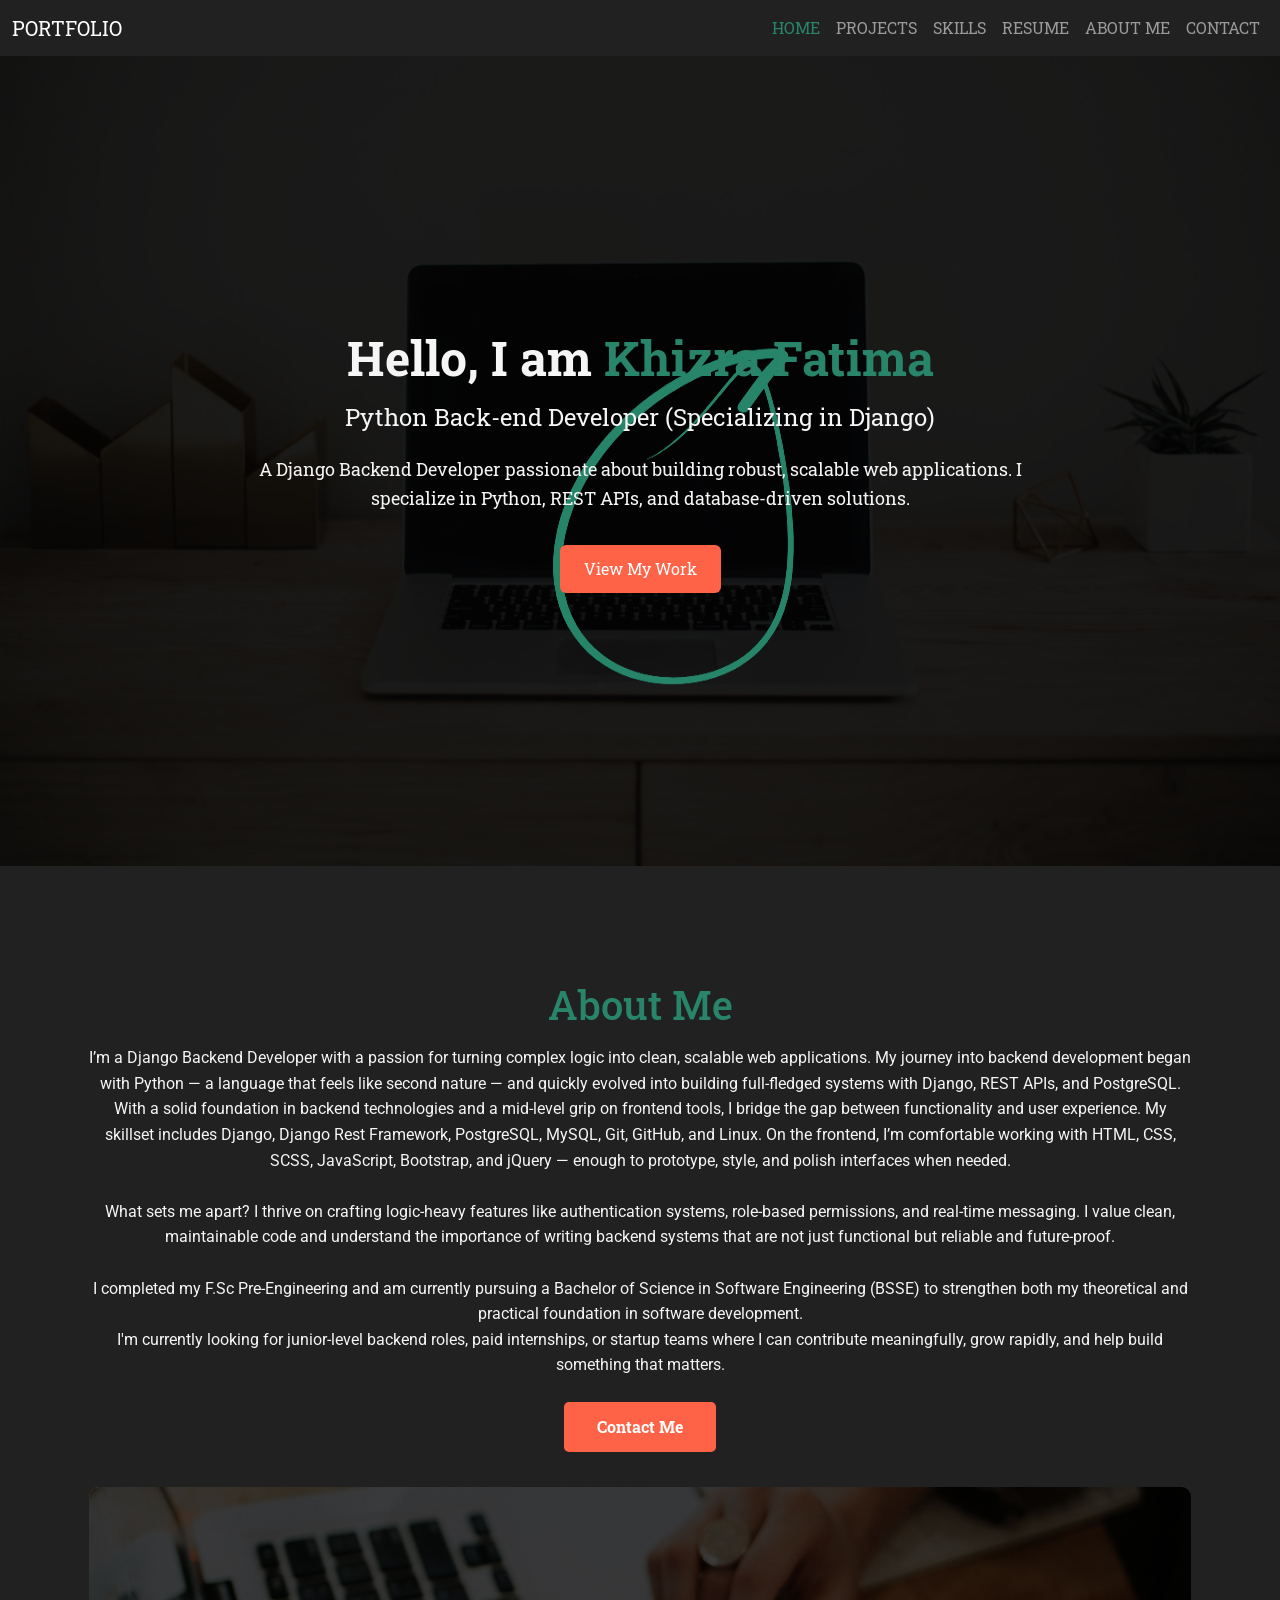
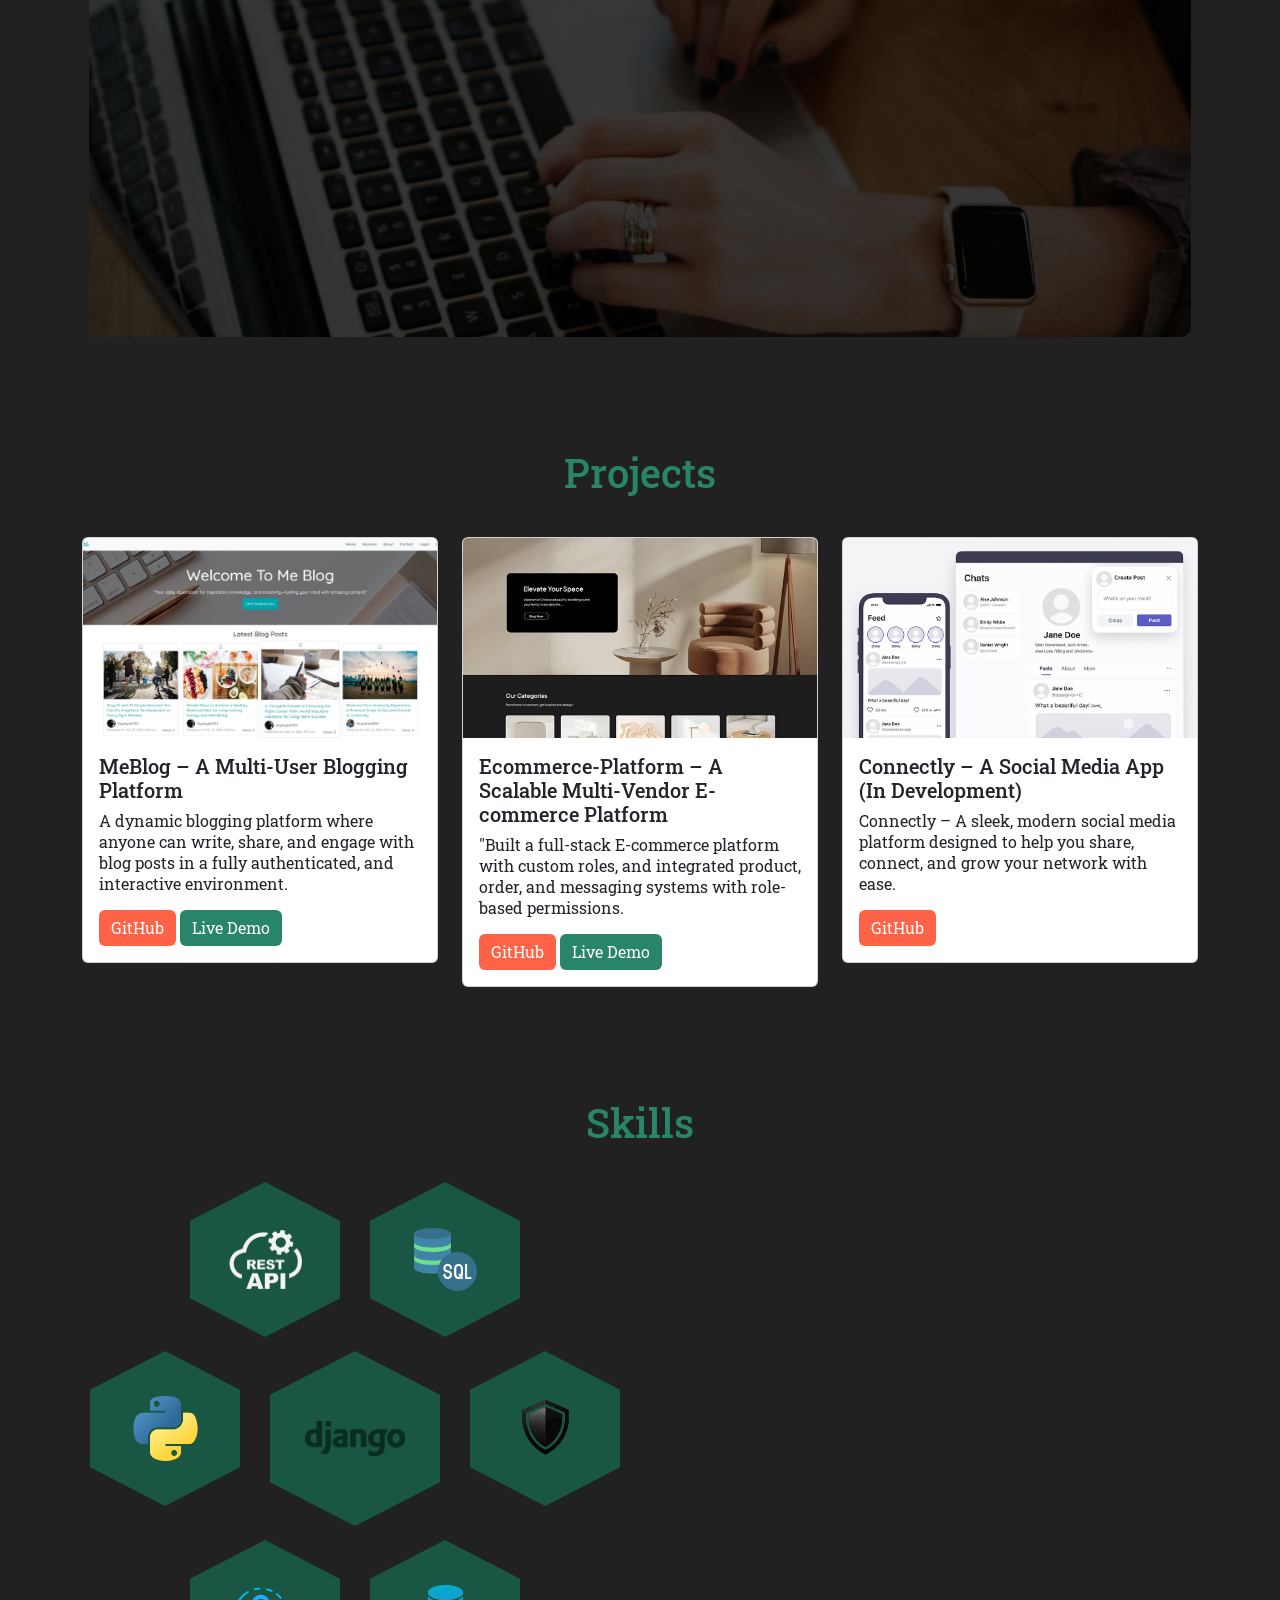
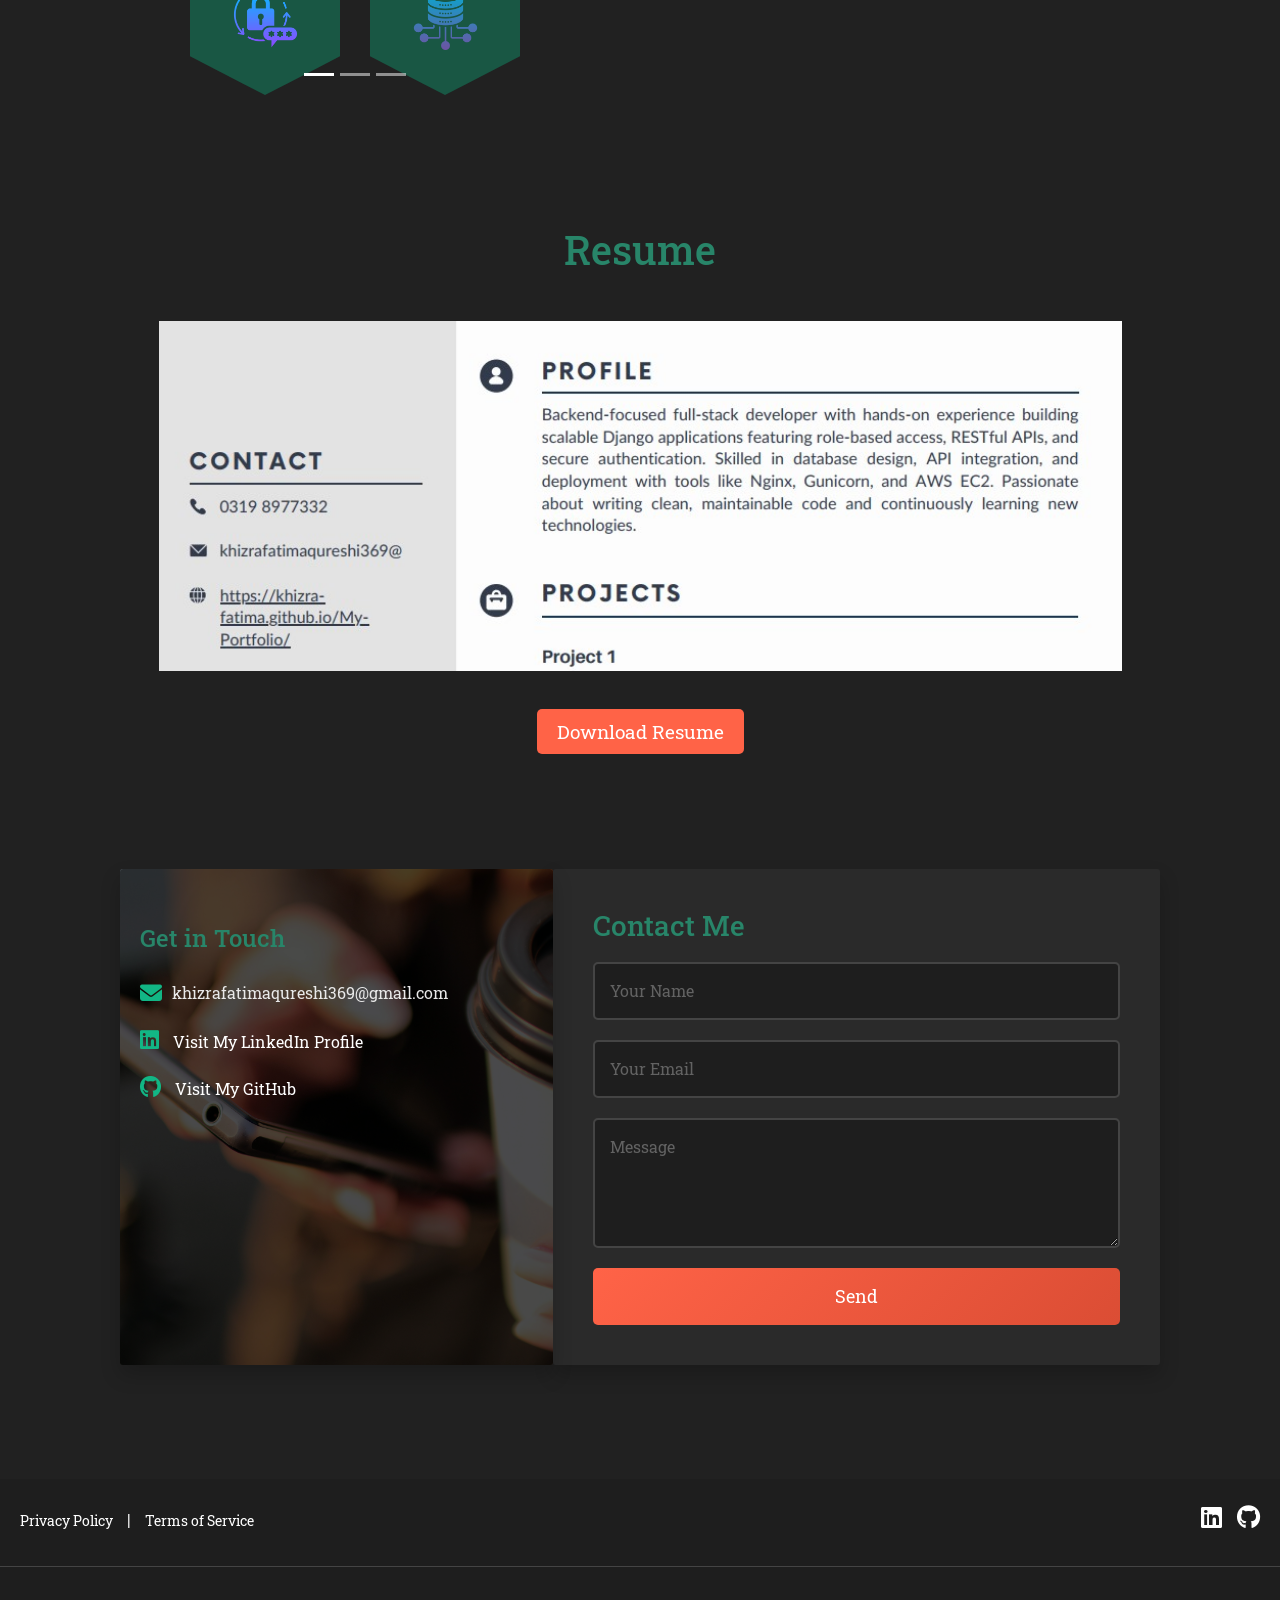
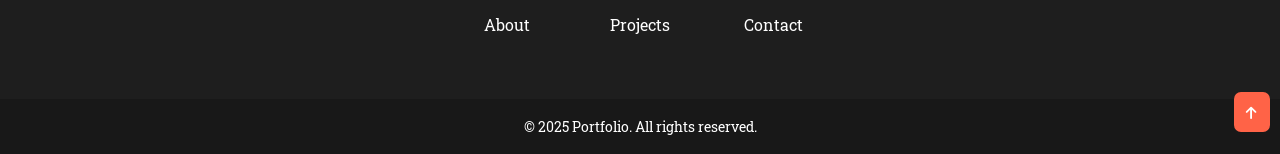
==== commit 7c3caa10: "Initial commit" ====
--- a/index.html
+++ b/index.html
@@ -10,6 +10,7 @@
 
   <title>Portfolio</title>
   <link rel="stylesheet" href="Portfolio-style.css">
+  <link rel="icon" type="image/svg" href="assets/favicon.svg">
 </head>
 
 <body>
@@ -65,14 +66,14 @@
     <section id='about-me' class="about-section">
       <div class="container-fluid">
         <div class="row">
-          <div class="col-lg-6 col-md-12 d-flex justify-content-center align-items-center">
+          <div class="col-xxl-6 col-xl-12 d-flex justify-content-center align-items-center">
             <div class="about-content">
               <h1>About Me</h1>
               <p>I’m a Django Backend Developer with a passion for turning complex logic into clean,
-                scalable web applications. My journey into backend development began with Python — a language that felt
+                scalable web applications. My journey into backend development began with Python — a language that feels
                 like second nature — and quickly evolved into building full-fledged systems with Django, REST APIs, and
                 PostgreSQL.
-                <br><br>
+                <br>
                 With a solid foundation in backend technologies and a mid-level grip on frontend tools, I bridge the gap
                 between functionality and user experience. My skillset includes Django, Django Rest Framework,
                 PostgreSQL, MySQL, Git, GitHub, and Linux. On the frontend, I’m comfortable working with HTML, CSS,
@@ -82,13 +83,16 @@
                 permissions, and real-time messaging. I value clean, maintainable code and understand the importance of
                 writing backend systems that are not just functional but reliable and future-proof.
                 <br><br>
+                I completed my F.Sc Pre-Engineering and am currently pursuing a Bachelor of Science in Software
+                Engineering (BSSE) to strengthen both my theoretical and practical foundation in software development.
+                <br>
                 I'm currently looking for junior-level backend roles, paid internships, or startup teams where I can
                 contribute meaningfully, grow rapidly, and help build something that matters.
               </p>
               <a href="#contact" class="btn">Contact Me</a>
             </div>
           </div>
-          <div class="col-lg-6 col-md-12">
+          <div class="col-xxl-6 col-xl-12">
             <div class="about-image"></div>
           </div>
         </div>
@@ -119,7 +123,7 @@
               <img src="Images/image2.jpg" class="card-img-top" alt="Project 2">
               <div class="card-body">
                 <h5 class="card-title">Ecommerce-Platform – A Scalable Multi-Vendor E-commerce Platform</h5>
-                <p class="card-text">"Built a full-stack e-commerce platform with custom roles, and integrated product,
+                <p class="card-text">"Built a full-stack E-commerce platform with custom roles, and integrated product,
                   order, and messaging systems with role-based permissions.</p>
                 <a href="https://github.com/Khizra-Fatima/Ecommerce_Platform" class="btn btn-primary">GitHub</a>
                 <a href="https://github.com/Khizra-Fatima/Ecommerce_Platform" class="btn btn-livedemo">Live Demo</a>
@@ -169,7 +173,7 @@
                     <div class="hexagon clipped-border" data-skill="drf">
                       <div class="hexagon-inner">
                         <li>
-                          <img src="Images/Django_REST2.png" class="api-img" alt="Rest API">
+                          <img src="Images/api.png" class="api-img" alt="Rest API">
                         </li>
                       </div>
                     </div>
@@ -191,7 +195,7 @@
                         </li>
                       </div>
                     </div>
-                    <div class="hexagon big clipped-border" data-skill="django">
+                    <div class="hexagon big clipped-border active" data-skill="django">
                       <div class="hexagon-inner">
                         <li>
                           <img src="Images/django.png" class="django-pic" alt="Django">
@@ -347,7 +351,7 @@
                     <div class="hexagon clipped-border" data-skill="uiux">
                       <div class="hexagon-inner">
                         <li>
-                          <i>UI/UX</i>
+                          <p style="margin-top: 0.7em; color: white;">UI/UX</p>
                         </li>
                       </div>
                     </div>
@@ -396,7 +400,7 @@
           <div class="contact-info">
             <h3>Get in Touch</h3>
             <ul>
-              <li><i class="fas fa-envelope"></i> khizrafatimaqureshi369@gmail.com</li>
+              <li><i class="fas fa-envelope email-icon"></i> khizrafatimaqureshi369@gmail.com</li>
               <li><a href="https://www.linkedin.com/in/khizra-fatima-216905234"><i class="fab fa-linkedin"></i> Visit My
                   LinkedIn Profile</a></li>
               <li><a href="https://github.com/Khizra-Fatima"><i class="fab fa-github"></i> Visit My GitHub</a></li>
@@ -512,4 +516,4 @@
   <script src="script.js"></script>
 </body>
 
-</html>
+</html>
--- a/Portfolio-style.css
+++ b/Portfolio-style.css
@@ -1,4 +1,5 @@
 @import url(https://fonts.googleapis.com/css2?family=Roboto+Slab:wght@400;700&display=swap);
+@import url("https://fonts.googleapis.com/css2?family=Roboto:ital,wght@0,100..900;1,100..900&display=swap");
 html {
   scroll-behavior: smooth;
 }
@@ -122,21 +123,11 @@
   transition: background-color 0.3s;
 }
 #hero .container .btn-primary:hover {
-  background-color: #ff3814;
+  background-color: #e5533f;
 }
 
 .about-section {
   padding: 6% 9.3% 0 8%;
-}
-@media (max-width: 1400px) {
-  .about-section {
-    padding: 8% 8.3% 0 7%;
-  }
-}
-@media (max-width: 1200px) {
-  .about-section {
-    padding: 9% 6.3% 0 5%;
-  }
 }
 .about-section .about-content {
   padding: 0 5% 0 0;
@@ -148,7 +139,8 @@
 .about-section .about-content p {
   margin-top: 1rem;
   line-height: 1.6;
-  color: #cfcfcf;
+  color: #f5f5f5;
+  font-family: "Roboto";
 }
 .about-section .about-content .btn {
   display: inline-block;
@@ -184,7 +176,7 @@
   background-color: rgba(0, 0, 0, 0.7);
   border-radius: 10px;
 }
-@media (max-width: 992px) {
+@media (max-width: 1400px) {
   .about-section {
     padding: 9% 6% 0 6%;
   }
@@ -193,7 +185,7 @@
     text-align: center;
   }
   .about-section .about-content .btn {
-    margin: 1rem 0 1.5rem 0;
+    margin: 0.5rem 0 2.2rem 0;
   }
   .about-section .about-image {
     margin-left: 0;
@@ -217,16 +209,26 @@
   box-shadow: 0 4px 8px rgba(0, 0, 0, 0.1);
 }
 .project-section .card-img-top {
+  width: 100%;
   height: 200px;
   -o-object-fit: cover;
      object-fit: cover;
 }
-.project-section .btn-primary {
+.project-section .btn-primary,
+.project-section .btn-livedemo {
   background-color: #FF6347;
   border: none;
 }
-.project-section .btn-primary:hover {
+.project-section .btn-primary:hover,
+.project-section .btn-livedemo:hover {
   background-color: #ff3814;
+}
+.project-section .btn-livedemo {
+  background-color: #288569;
+  color: white;
+}
+.project-section .btn-livedemo:hover {
+  background-color: #1c5e4a;
 }
 .project-section .project-detail {
   display: none;
@@ -243,9 +245,10 @@
 }
 .project-section .project-detail p {
   font-size: 16px;
-  color: #666;
-}
-.project-section .project-detail .github-link {
+  color: #2b2a2a;
+}
+.project-section .project-detail .github-link,
+.project-section .project-detail .livedemo-link {
   margin-top: 20px;
   display: inline-block;
   background-color: #FF6347;
@@ -254,12 +257,51 @@
   border-radius: 5px;
   text-decoration: none;
 }
-.project-section .project-detail .github-link:hover {
+.project-section .project-detail .github-link:hover,
+.project-section .project-detail .livedemo-link:hover {
   background-color: #ff3814;
+}
+.project-section .project-detail .livedemo-link {
+  background-color: #288569;
+  color: white;
+}
+.project-section .project-detail .livedemo-link:hover {
+  background-color: #1c5e4a;
 }
 .project-section .show-detail {
   display: block;
   /* To show detail when clicked */
+}
+.project-section .show-detail h5 {
+  color: #181818;
+}
+.project-section .show-detail ul li {
+  list-style: disc;
+}
+.project-section .show-detail .feature-title {
+  display: block;
+  margin-top: 1rem;
+  font-weight: bold;
+}
+.project-section .show-detail .feature-section ul {
+  padding-left: 1.5rem;
+  margin-top: 0.5rem;
+}
+.project-section .show-detail .project-features {
+  color: #2b2a2a;
+}
+.project-section .show-detail .project-techstack {
+  color: #2b2a2a;
+}
+.project-section .show-detail img {
+  -o-object-fit: cover;
+     object-fit: cover;
+  -o-object-position: center;
+     object-position: center;
+  margin-bottom: 1em;
+  width: 100%;
+  height: 100%;
+  border: 1px solid #288569;
 }
 @media (max-width: 992px) {
   .project-section .container {
@@ -350,35 +392,19 @@
 }
 
 .django-pic {
-  width: 77px;
-}
-
-.docker-img,
-.jquery-img {
-  width: 60px;
-}
-
-.psql-img,
-.linux-img,
+  width: 100px;
+}
+
 .api-img {
-  width: 55px;
+  width: 75px;
 }
 
 .bootstrap-img {
+  width: 80px;
+}
+
+img {
   width: 65px;
-}
-
-.jquery-img {
-  width: 57px;
-}
-
-.html-img,
-.sass-img {
-  width: 50px;
-}
-
-img {
-  width: 45px;
   transition: transform 0.3s ease;
   /* Smooth transition for image zoom effect */
   /* Image zoom on hover */
@@ -461,6 +487,7 @@
   }
 }
 .resume-section {
+  margin-top: 3em;
   text-align: center;
   padding: 40px 0;
 }
@@ -483,6 +510,7 @@
   -o-object-fit: cover;
      object-fit: cover;
   margin-right: 20px;
+  padding: 1.7em;
 }
 
 .resume-details a {
@@ -532,6 +560,9 @@
 }
 .contact-section .contact-info ul li i {
   margin-bottom: 10px;
+}
+.contact-section .email-icon {
+  margin-top: 0.45em;
 }
 
 .contact-info {
@@ -574,7 +605,7 @@
 .contact-info ul li {
   color: rgb(233, 233, 233);
   margin: 15px 0;
-  font-family: "Roboto";
+  font-family: "Roboto Slab", "sans-serif";
   display: flex;
   align-items: center;
 }
@@ -617,19 +648,20 @@
   border-radius: 5px;
   font-size: 16px;
   transition: all 0.3s ease;
+  font-family: "Roboto Slab", "sans-serif" !important;
 }
 
 .contact-form input::-moz-placeholder, .contact-form textarea::-moz-placeholder {
   color: white !important;
   opacity: 0.3 !important;
-  font-family: "Roboto";
+  font-family: "Roboto Slab", "sans-serif";
 }
 
 .contact-form input::placeholder,
 .contact-form textarea::placeholder {
   color: white !important;
   opacity: 0.3 !important;
-  font-family: "Roboto";
+  font-family: "Roboto Slab", "sans-serif";
 }
 
 .contact-form input:focus,
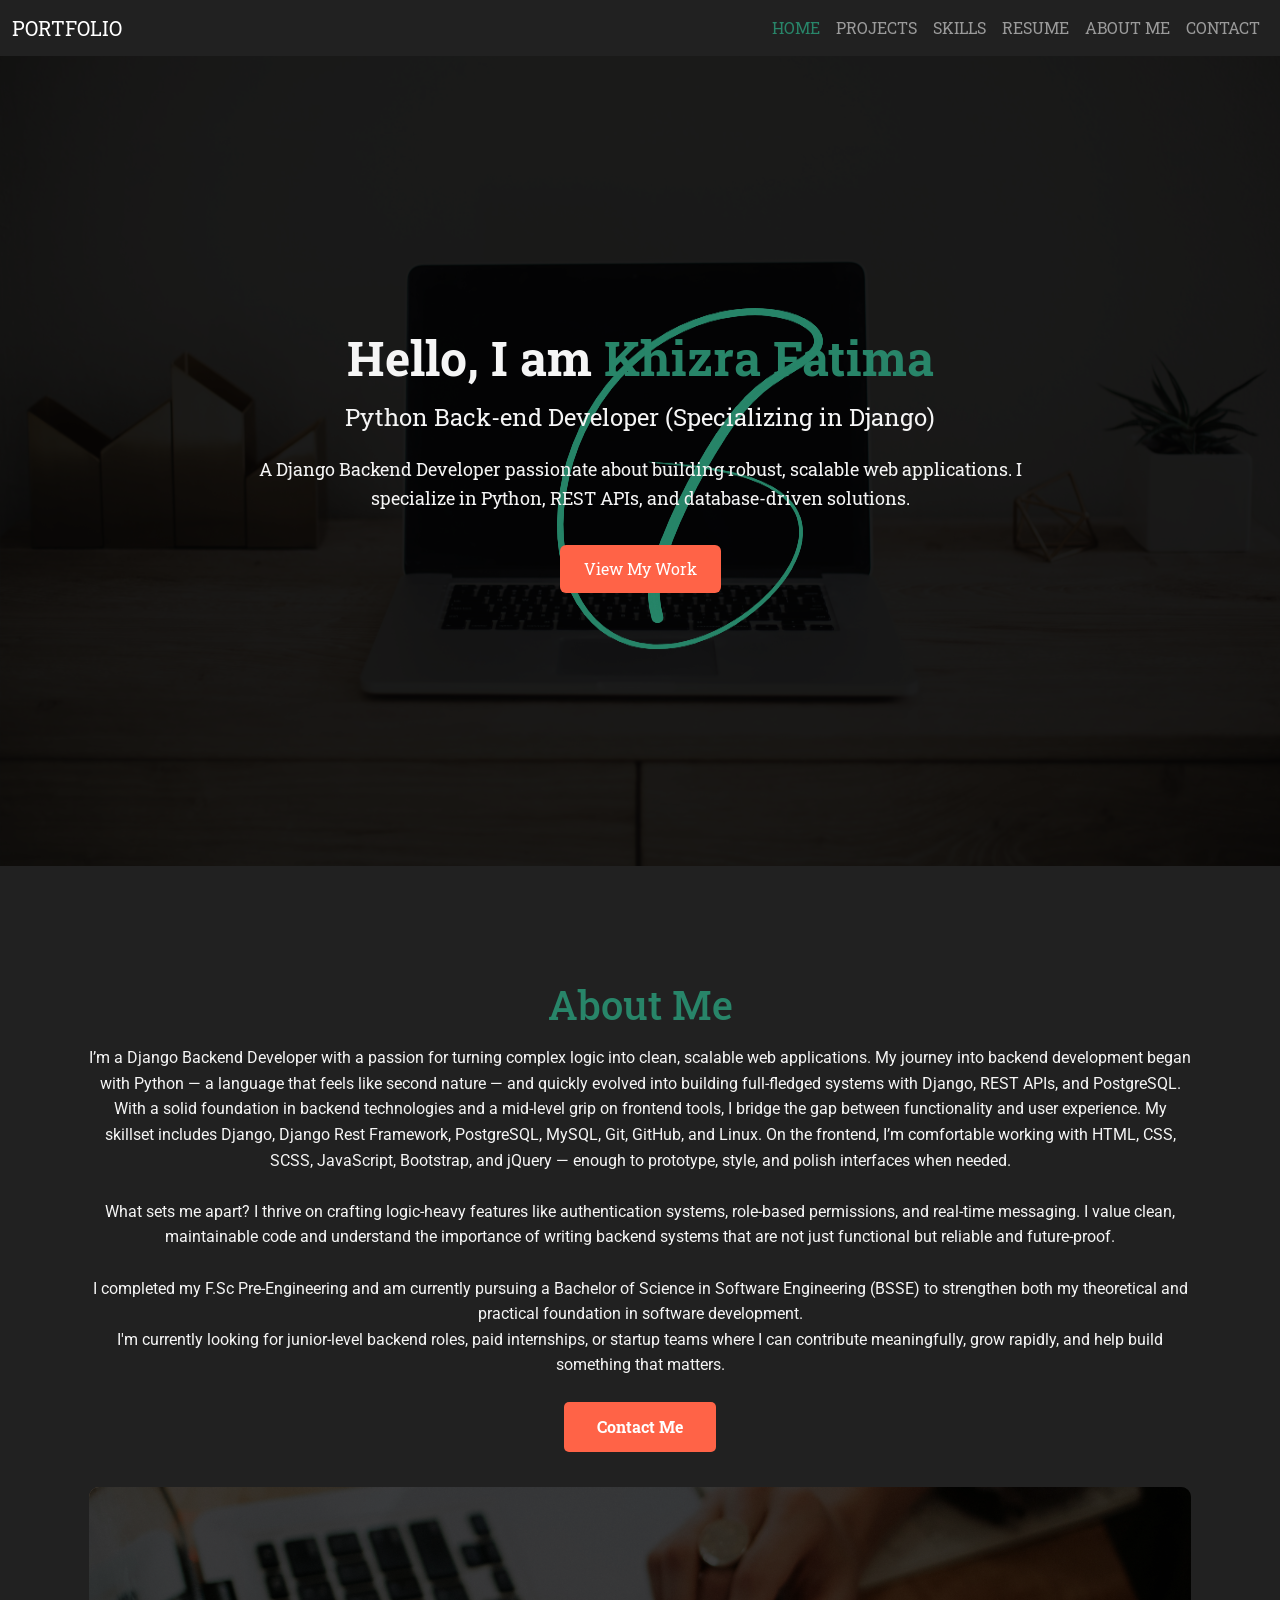
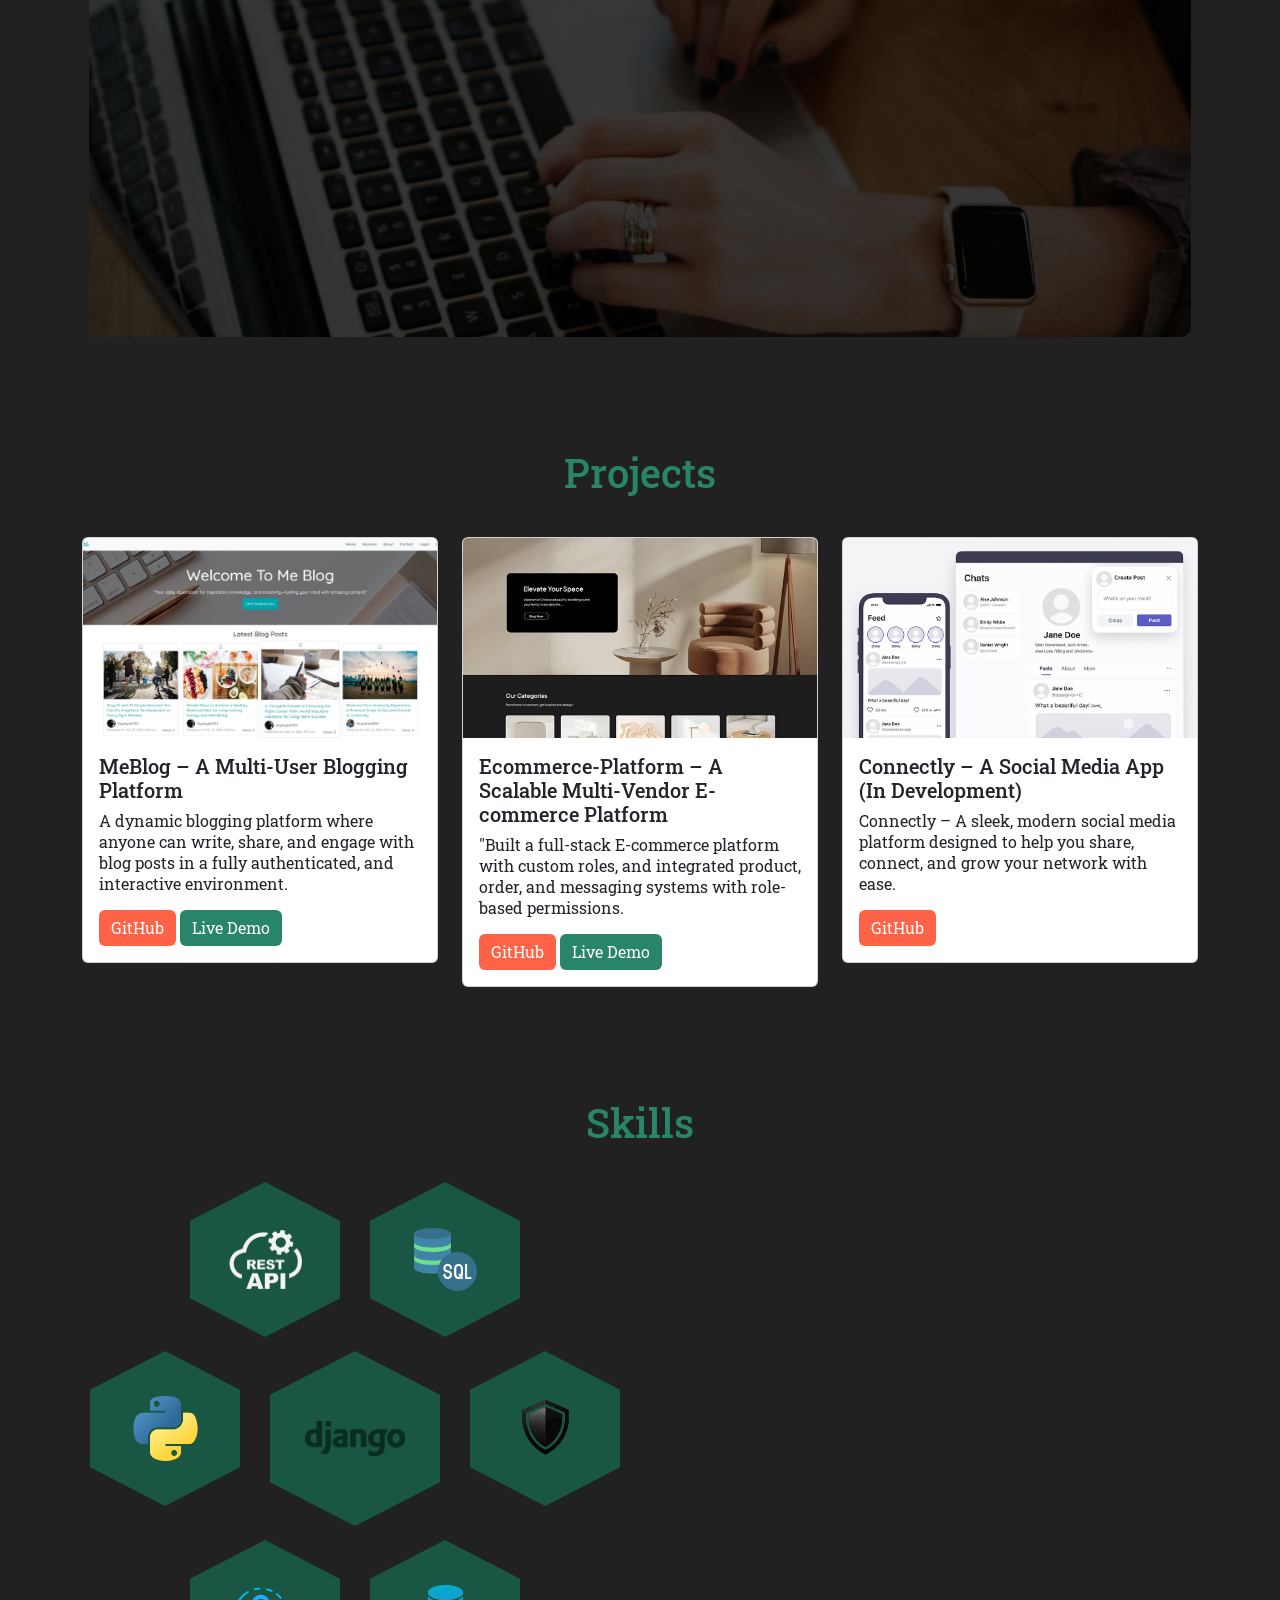
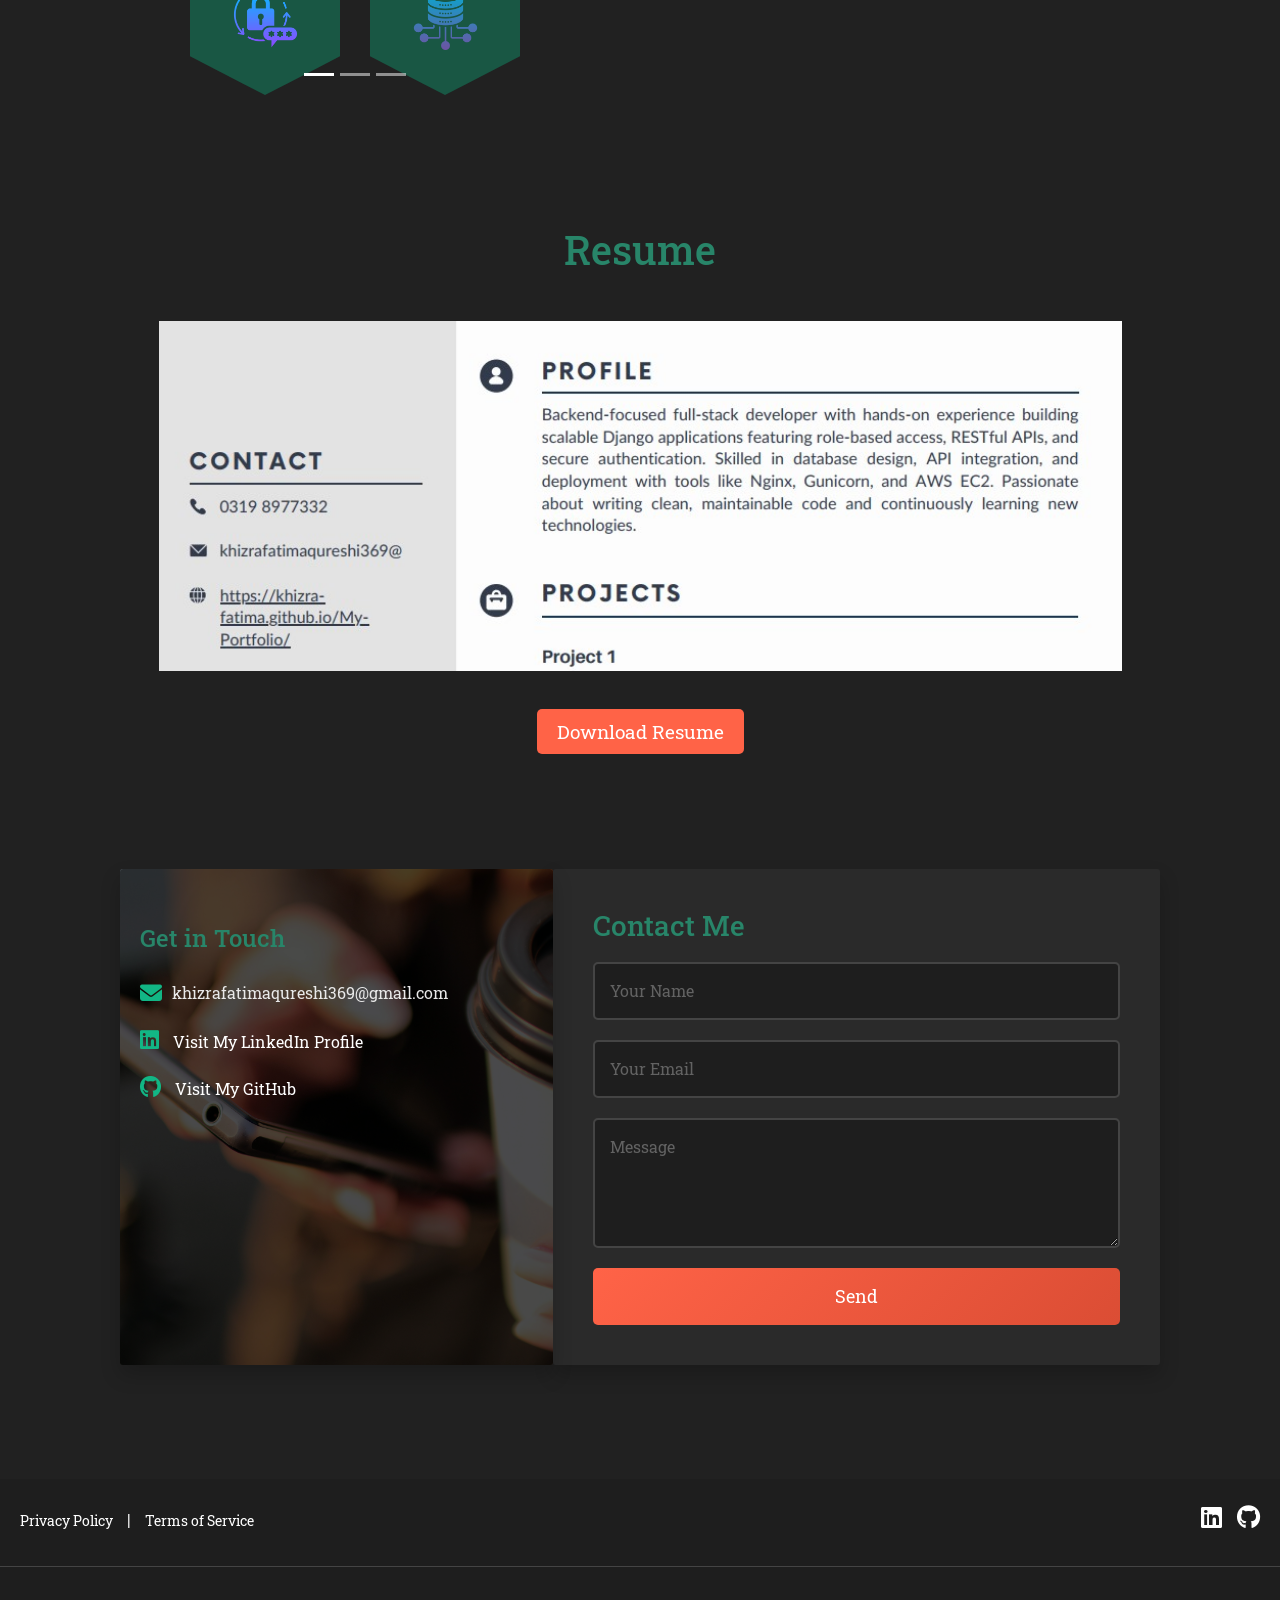
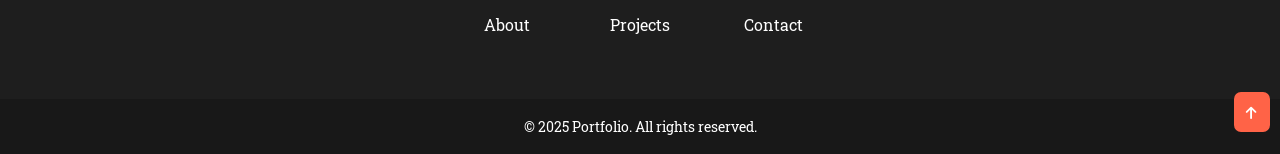
==== commit d4859dcd: "Added live demo links" ====
--- a/index.html
+++ b/index.html
@@ -113,7 +113,7 @@
                 <p class="card-text">A dynamic blogging platform where anyone can write, share, and engage with blog
                   posts in a fully authenticated, and interactive environment.</p>
                 <a href="https://github.com/Khizra-Fatima/Blog_Application" class="btn btn-primary">GitHub</a>
-                <a href="https://github.com/Khizra-Fatima/Blog_Application" class="btn btn-livedemo">Live Demo</a>
+                <a href="http://13.60.113.212/blog/" class="btn btn-livedemo">Live Demo</a>
               </div>
             </div>
           </div>
@@ -126,7 +126,7 @@
                 <p class="card-text">"Built a full-stack E-commerce platform with custom roles, and integrated product,
                   order, and messaging systems with role-based permissions.</p>
                 <a href="https://github.com/Khizra-Fatima/Ecommerce_Platform" class="btn btn-primary">GitHub</a>
-                <a href="https://github.com/Khizra-Fatima/Ecommerce_Platform" class="btn btn-livedemo">Live Demo</a>
+                <a href="http://13.60.113.212/" class="btn btn-livedemo">Live Demo</a>
               </div>
             </div>
           </div>
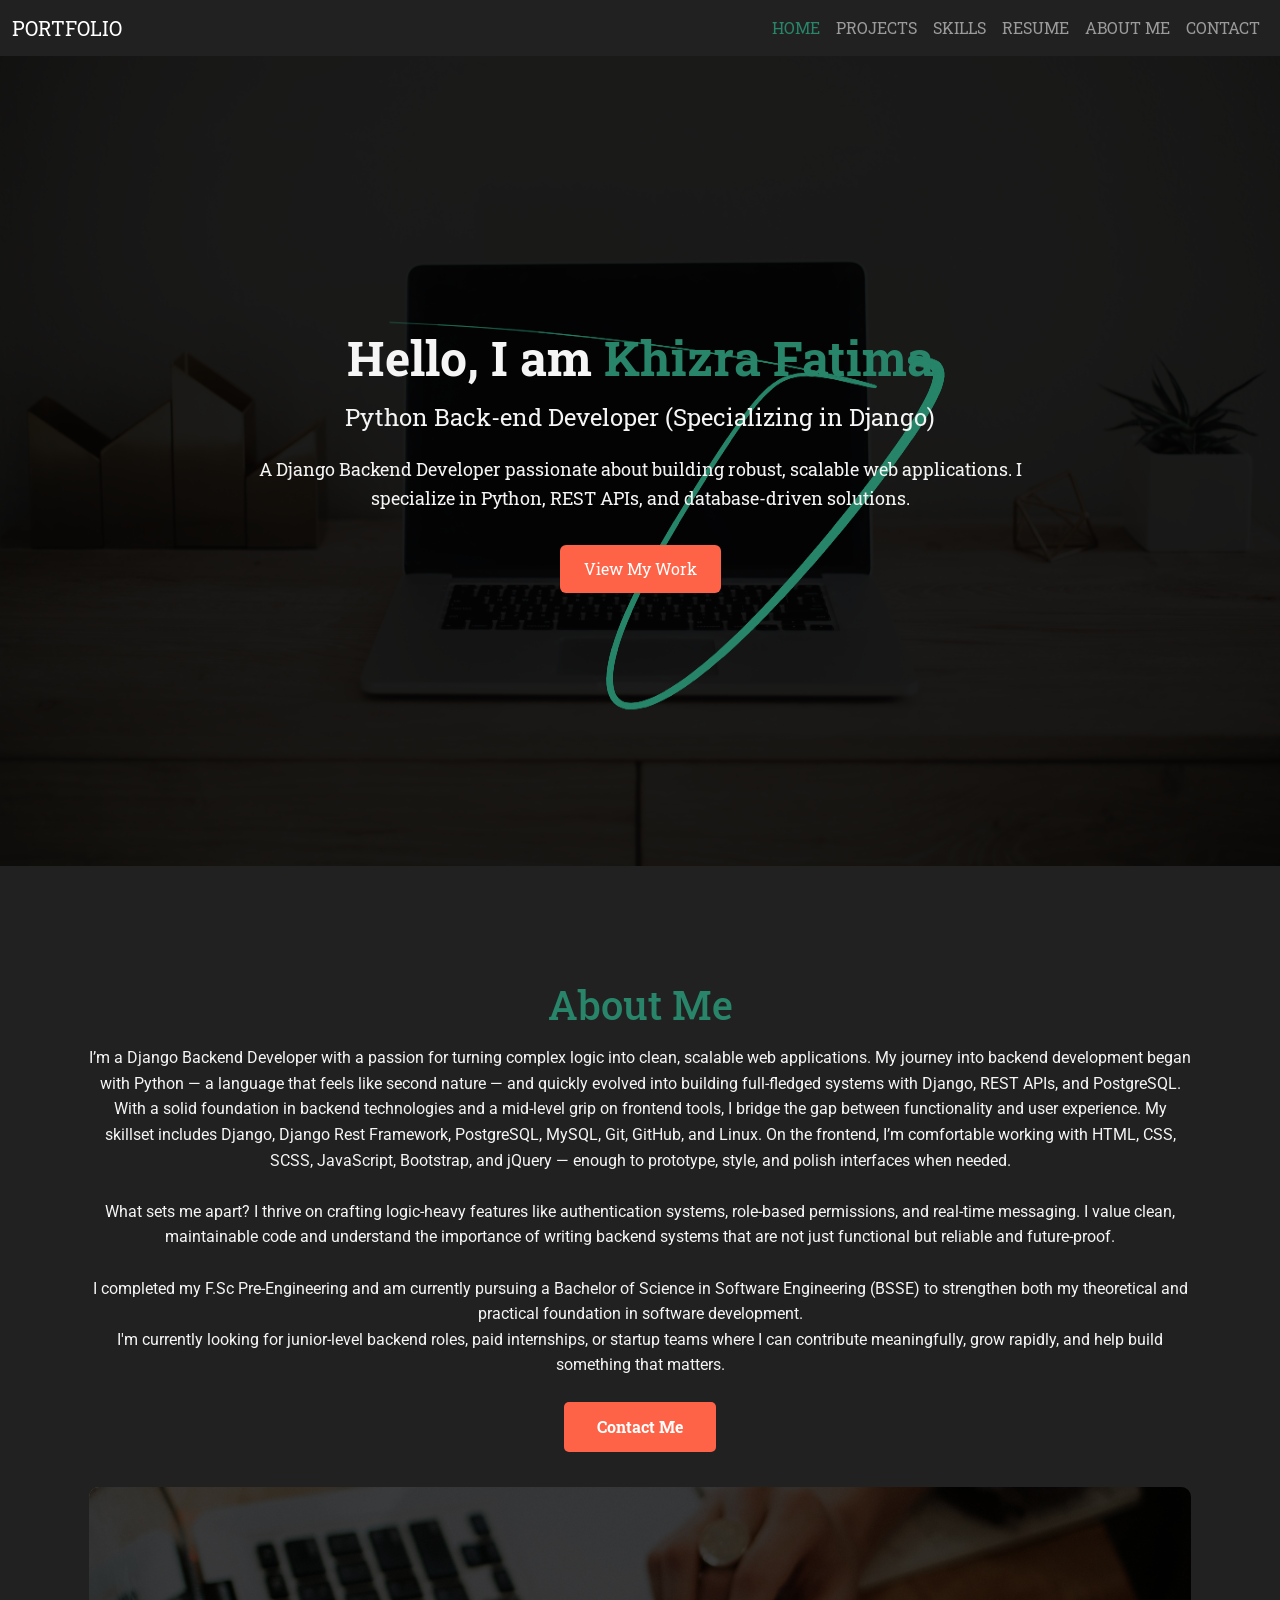
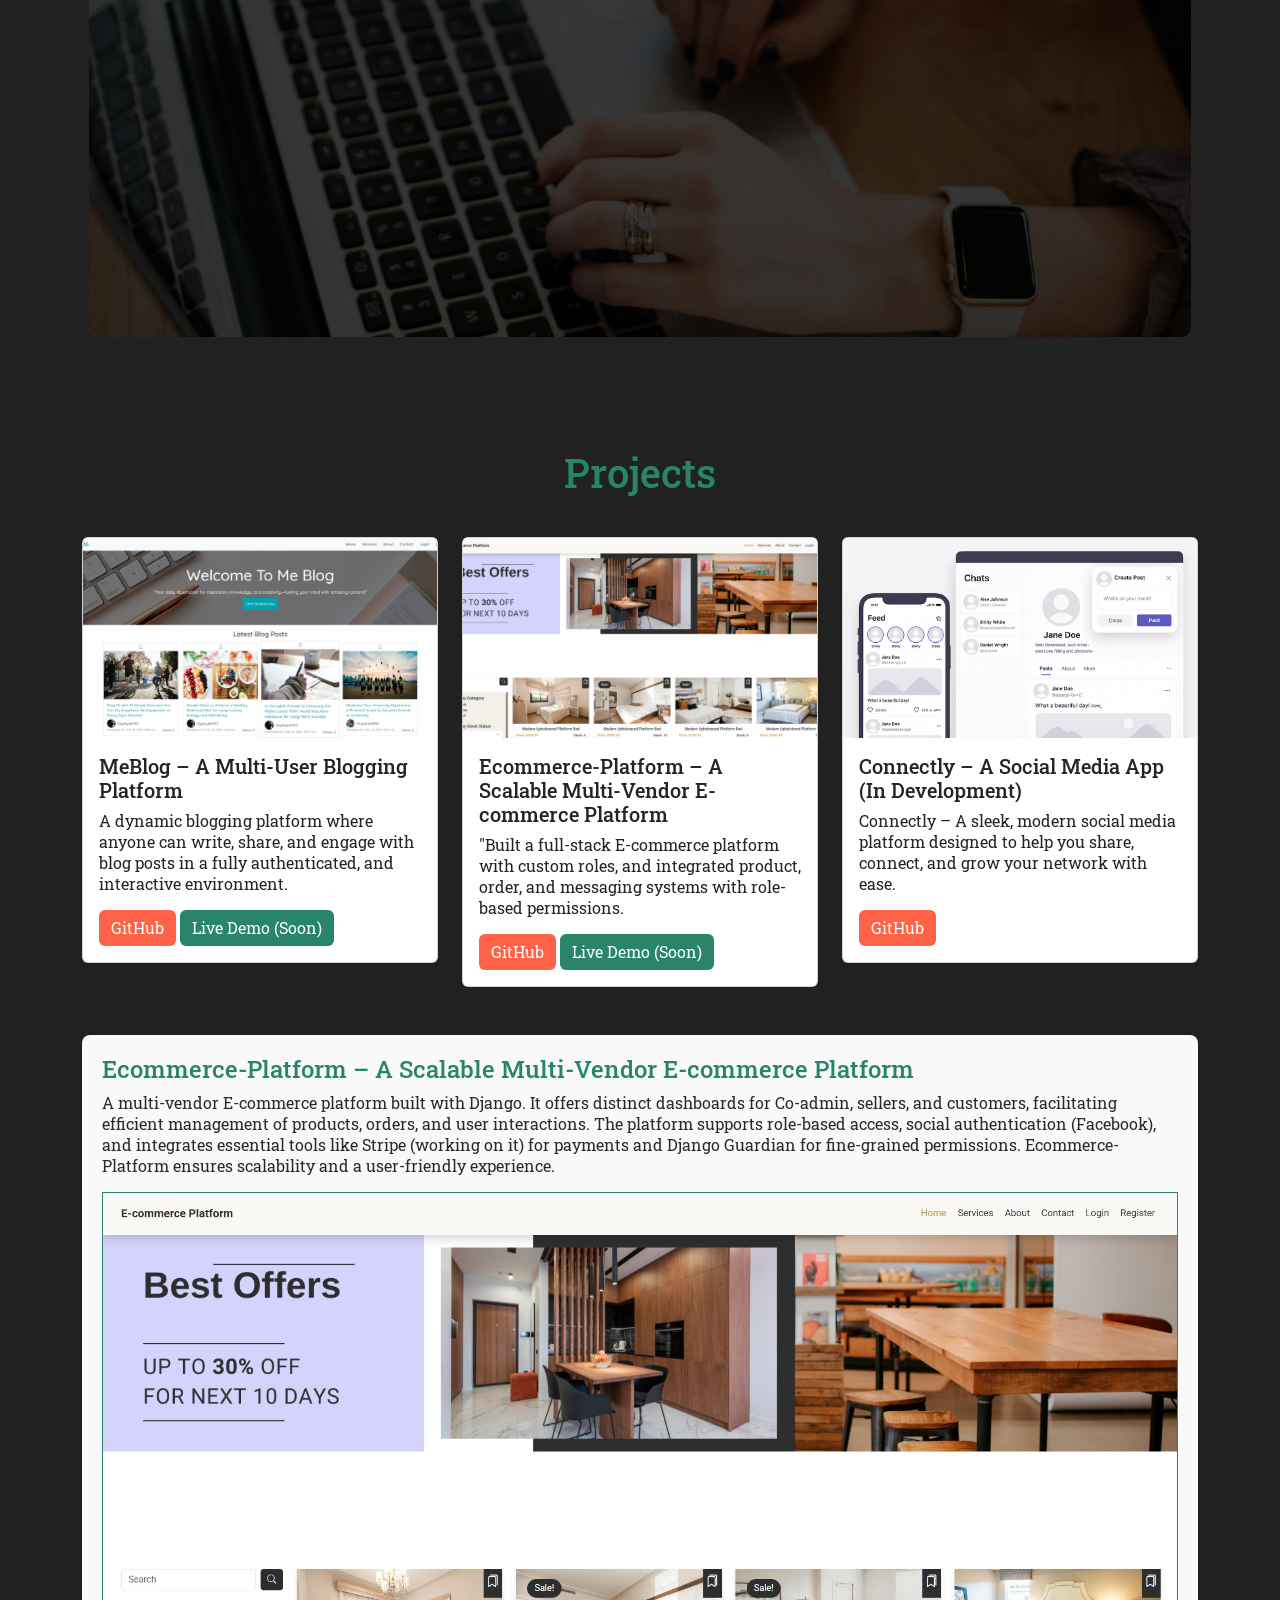
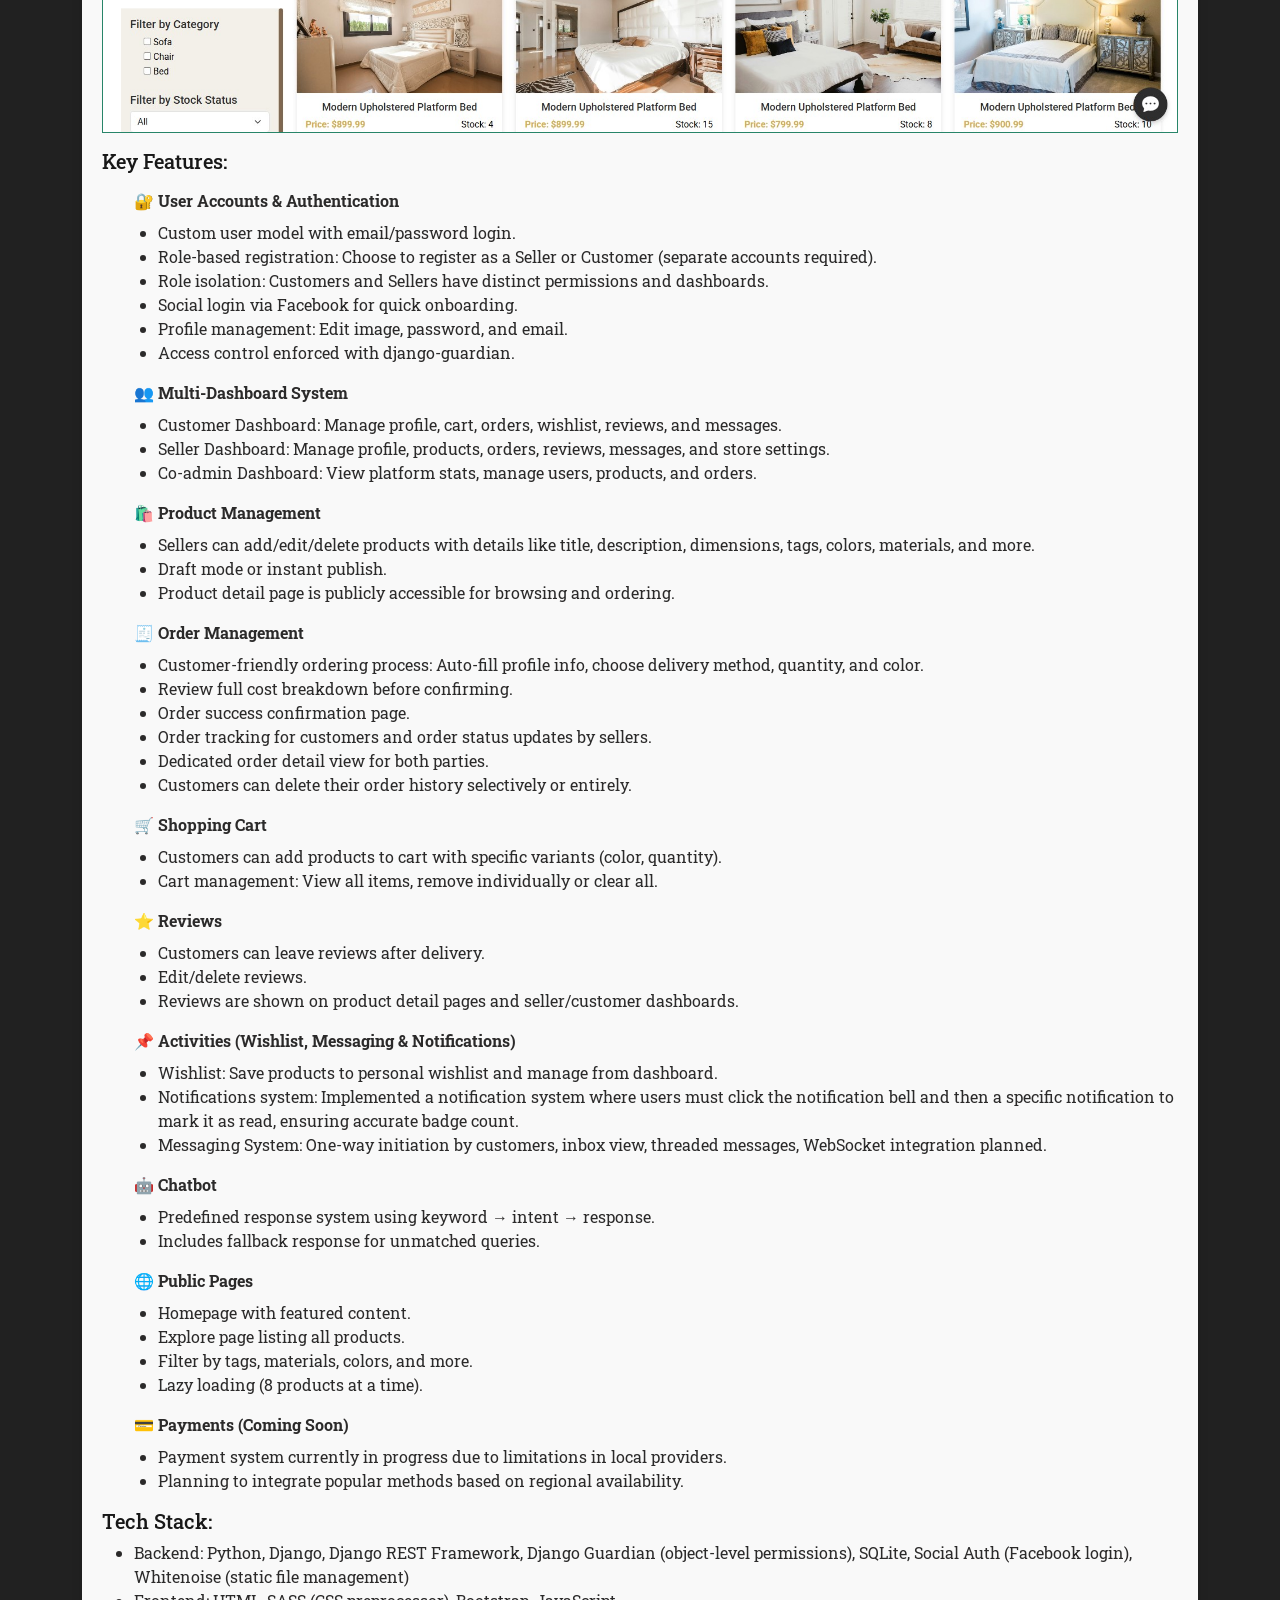
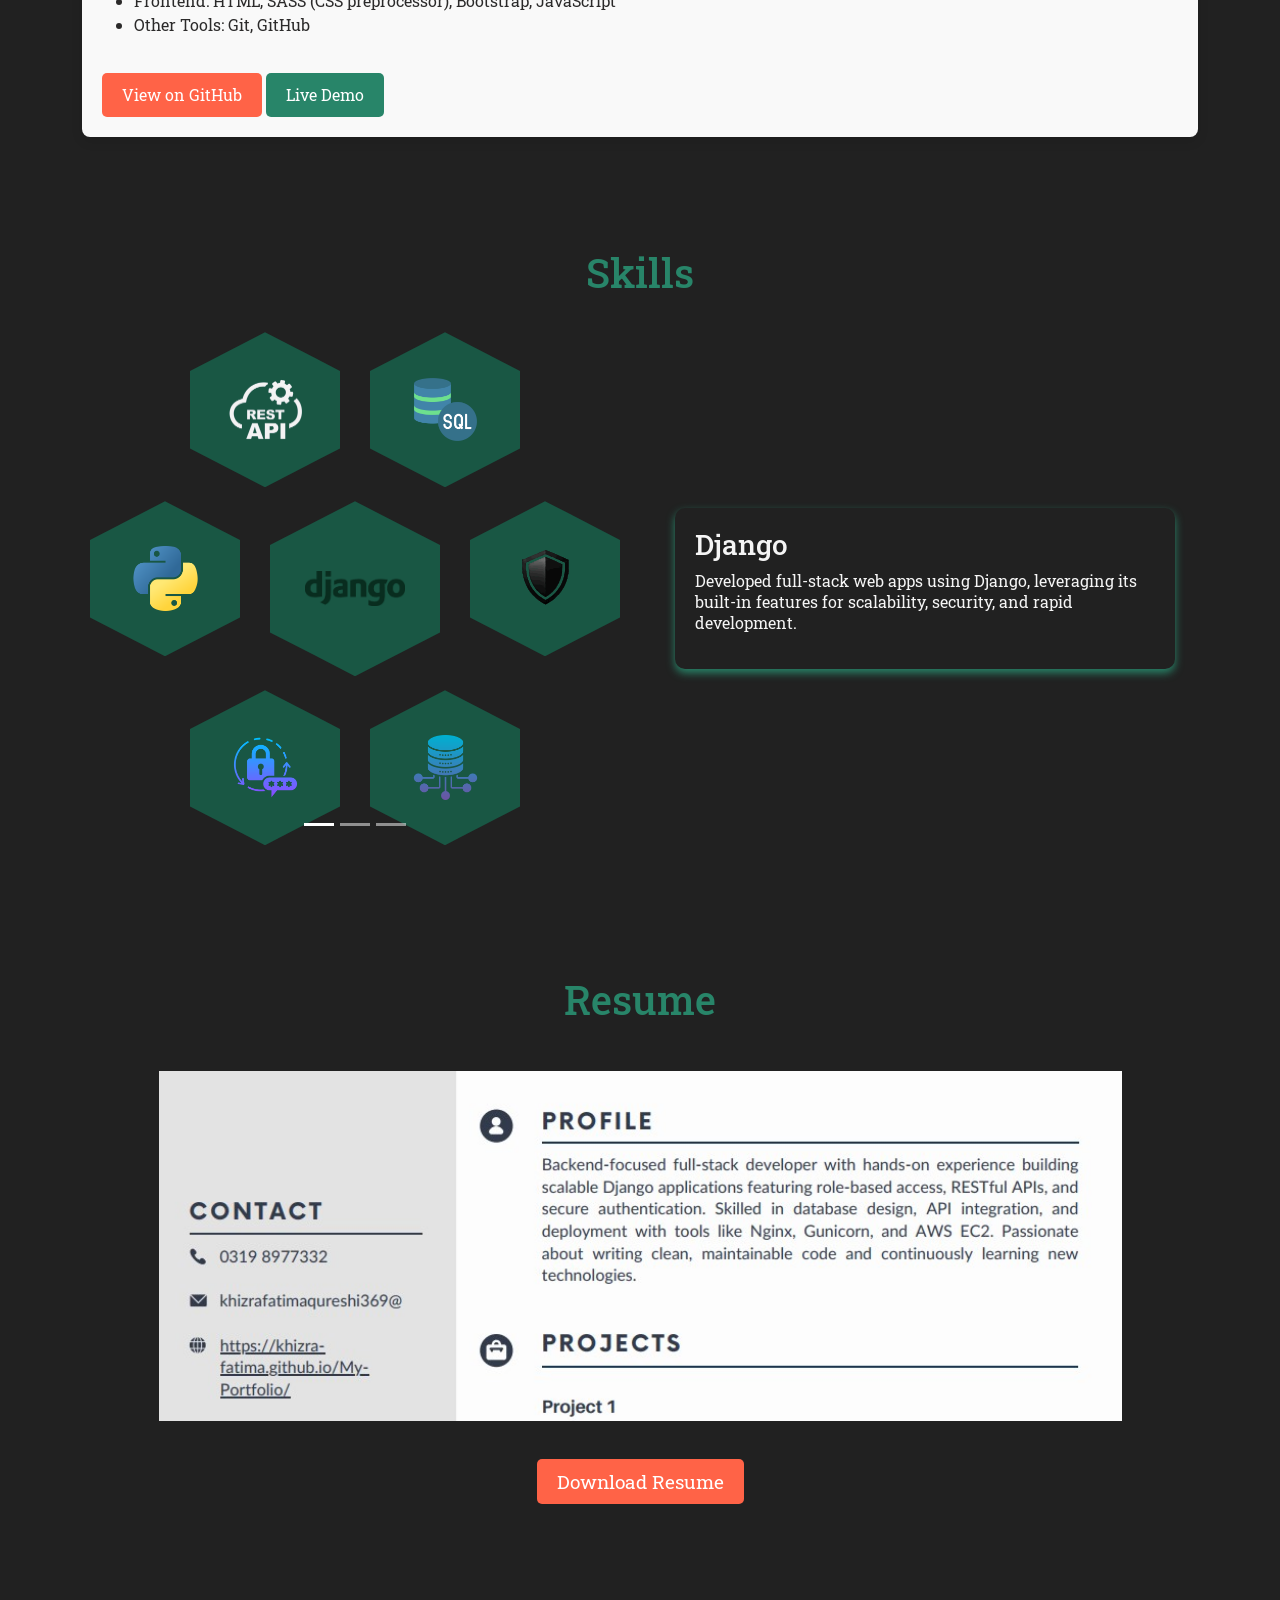
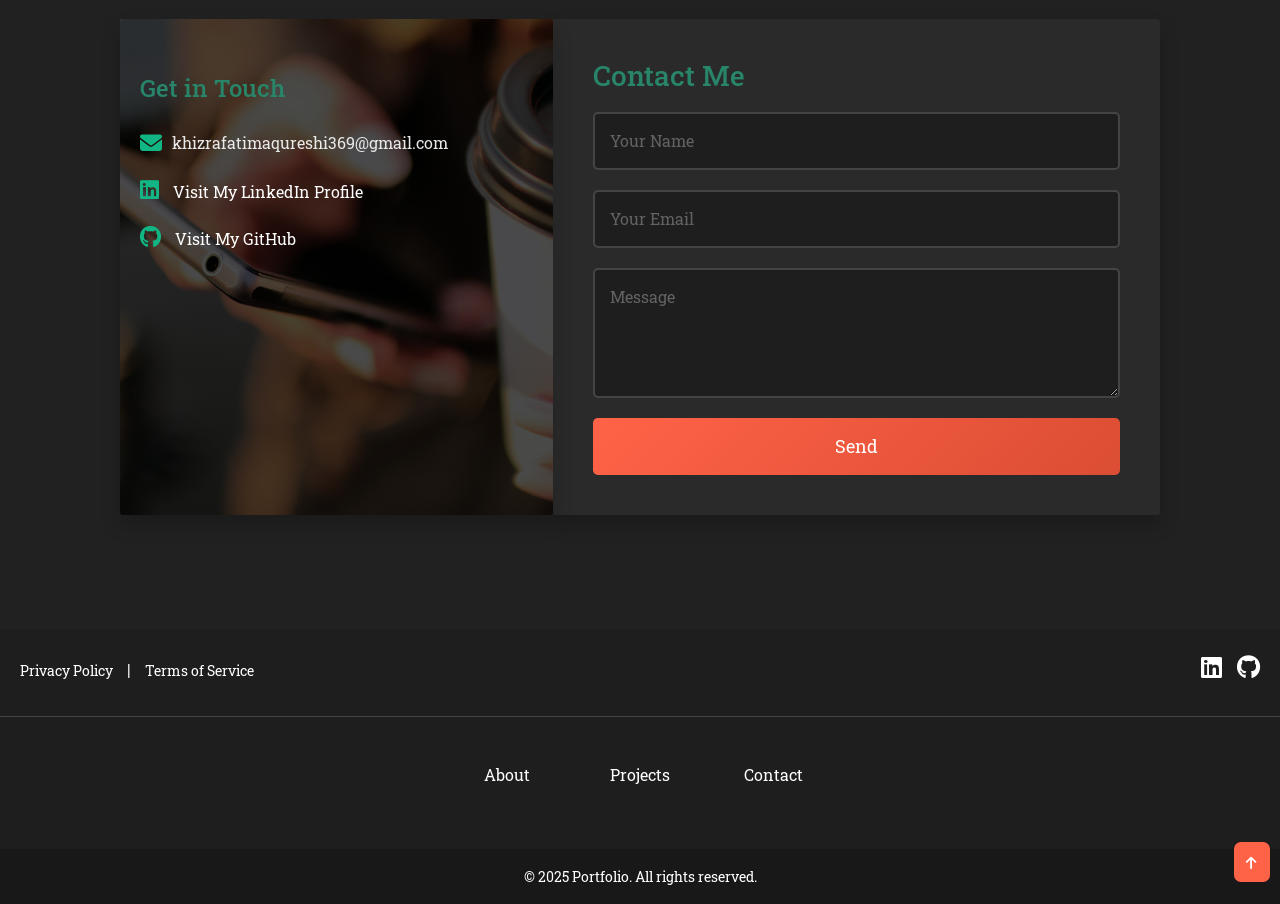
==== commit 54d81d95: "Update index.html" ====
--- a/index.html
+++ b/index.html
@@ -113,7 +113,7 @@
                 <p class="card-text">A dynamic blogging platform where anyone can write, share, and engage with blog
                   posts in a fully authenticated, and interactive environment.</p>
                 <a href="https://github.com/Khizra-Fatima/Blog_Application" class="btn btn-primary">GitHub</a>
-                <a href="http://13.60.113.212/blog/" class="btn btn-livedemo">Live Demo</a>
+                <a href="#" class="btn btn-livedemo">Live Demo (Soon)</a>
               </div>
             </div>
           </div>
@@ -126,7 +126,7 @@
                 <p class="card-text">"Built a full-stack E-commerce platform with custom roles, and integrated product,
                   order, and messaging systems with role-based permissions.</p>
                 <a href="https://github.com/Khizra-Fatima/Ecommerce_Platform" class="btn btn-primary">GitHub</a>
-                <a href="http://13.60.113.212/" class="btn btn-livedemo">Live Demo</a>
+                <a href="#" class="btn btn-livedemo">Live Demo (Soon)</a>
               </div>
             </div>
           </div>
@@ -516,4 +516,4 @@
   <script src="script.js"></script>
 </body>
 
-</html>+</html>
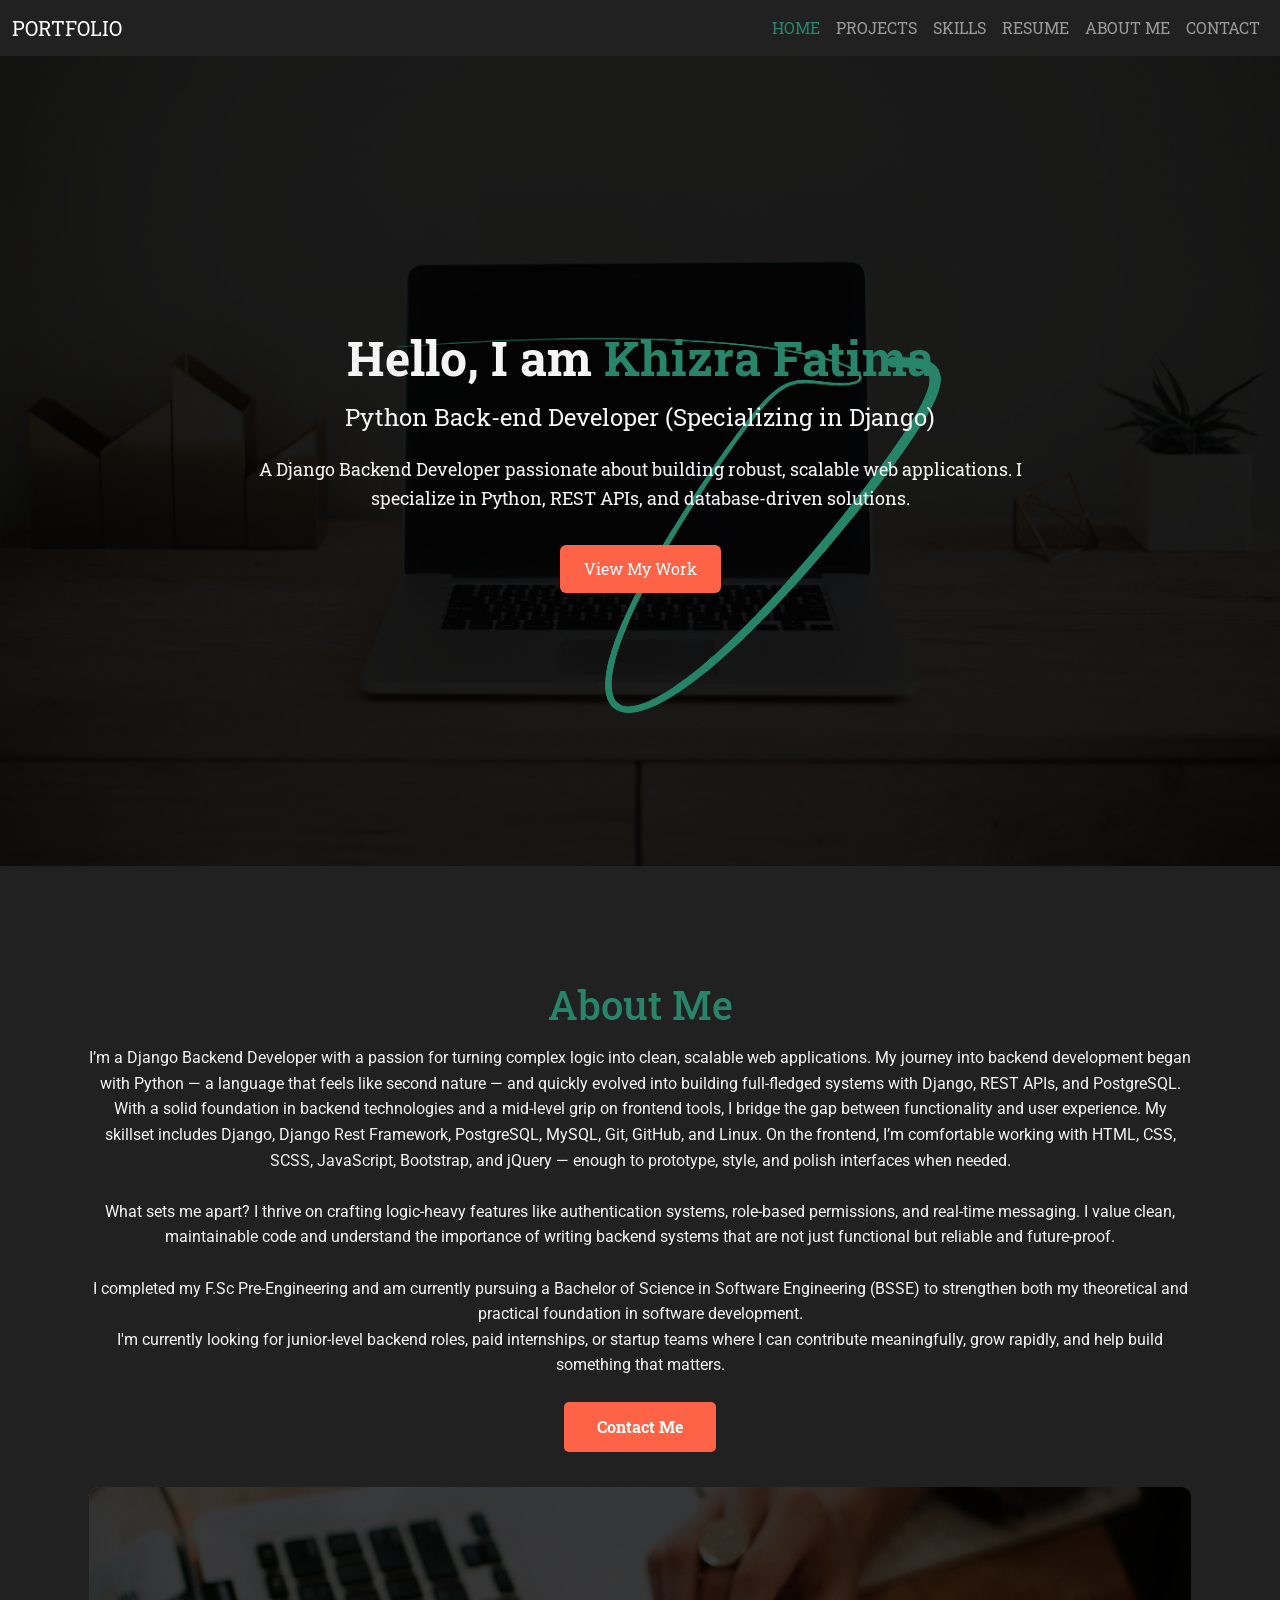
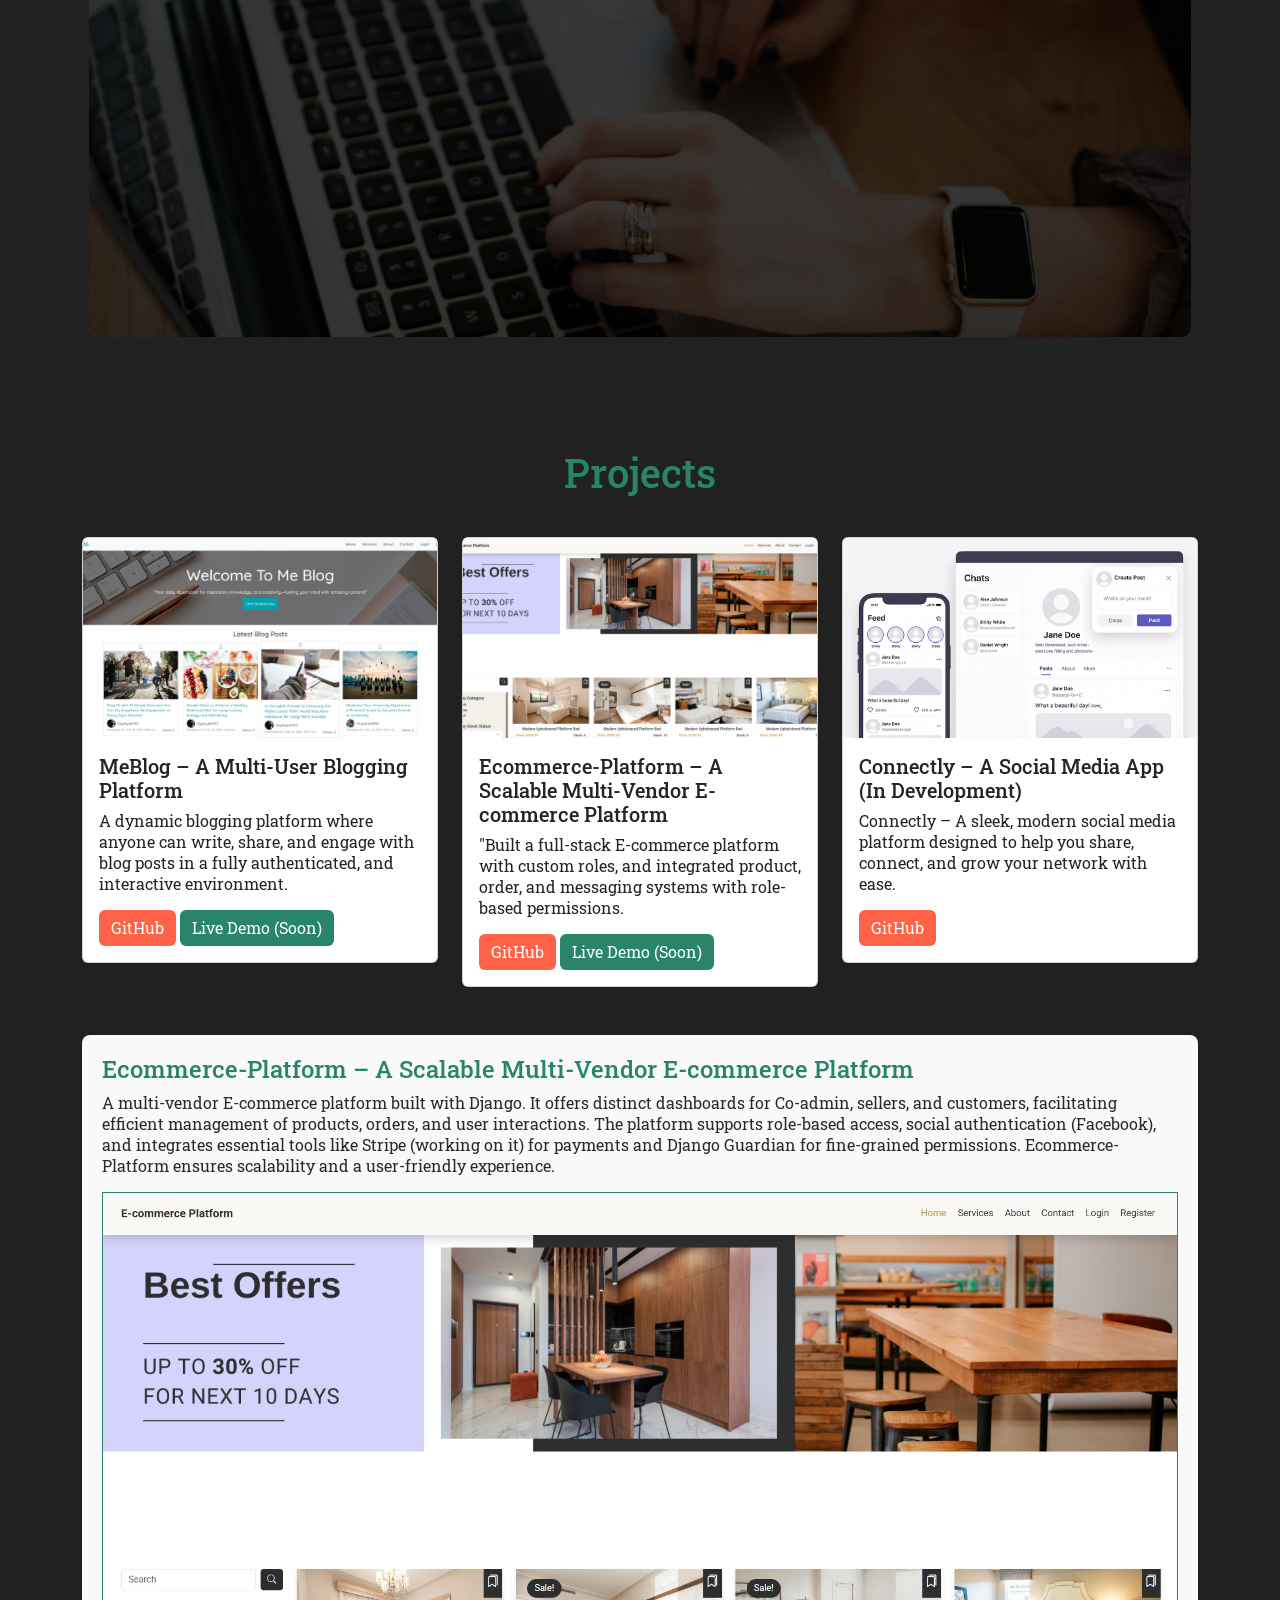
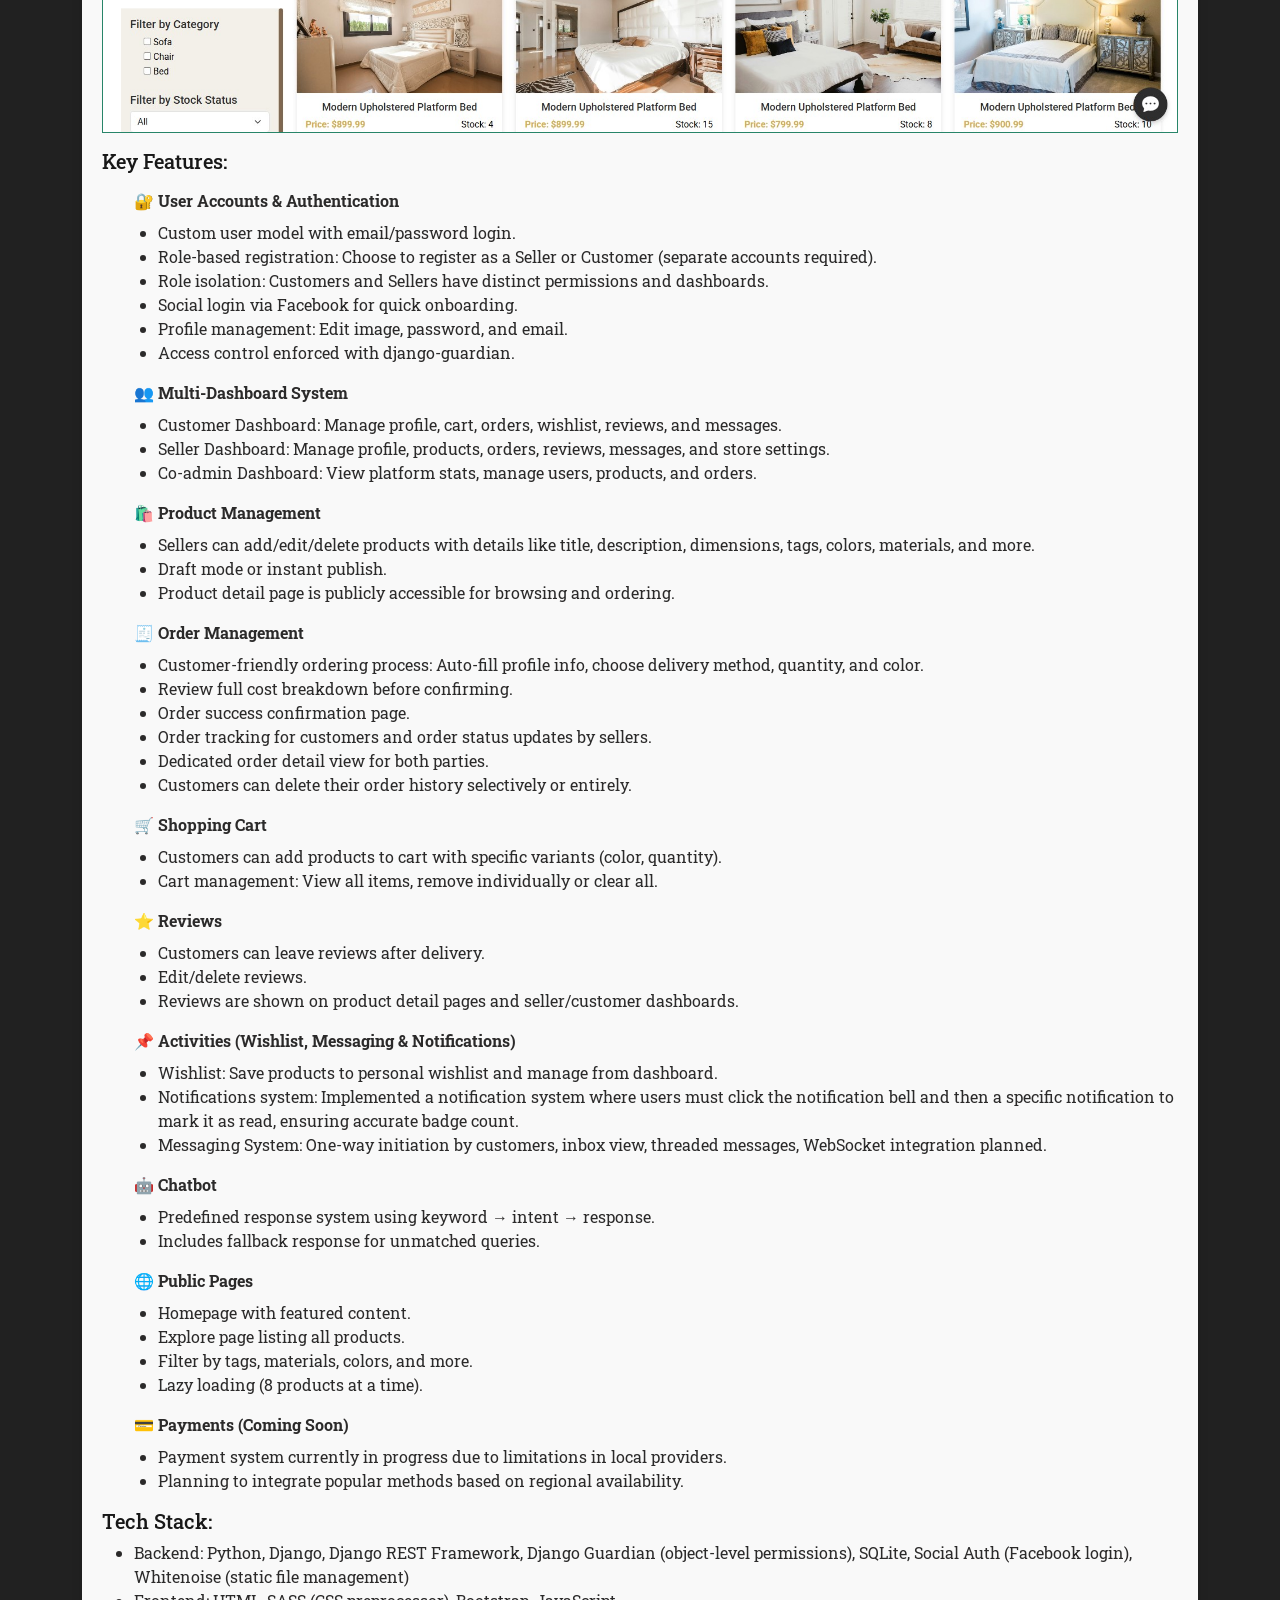
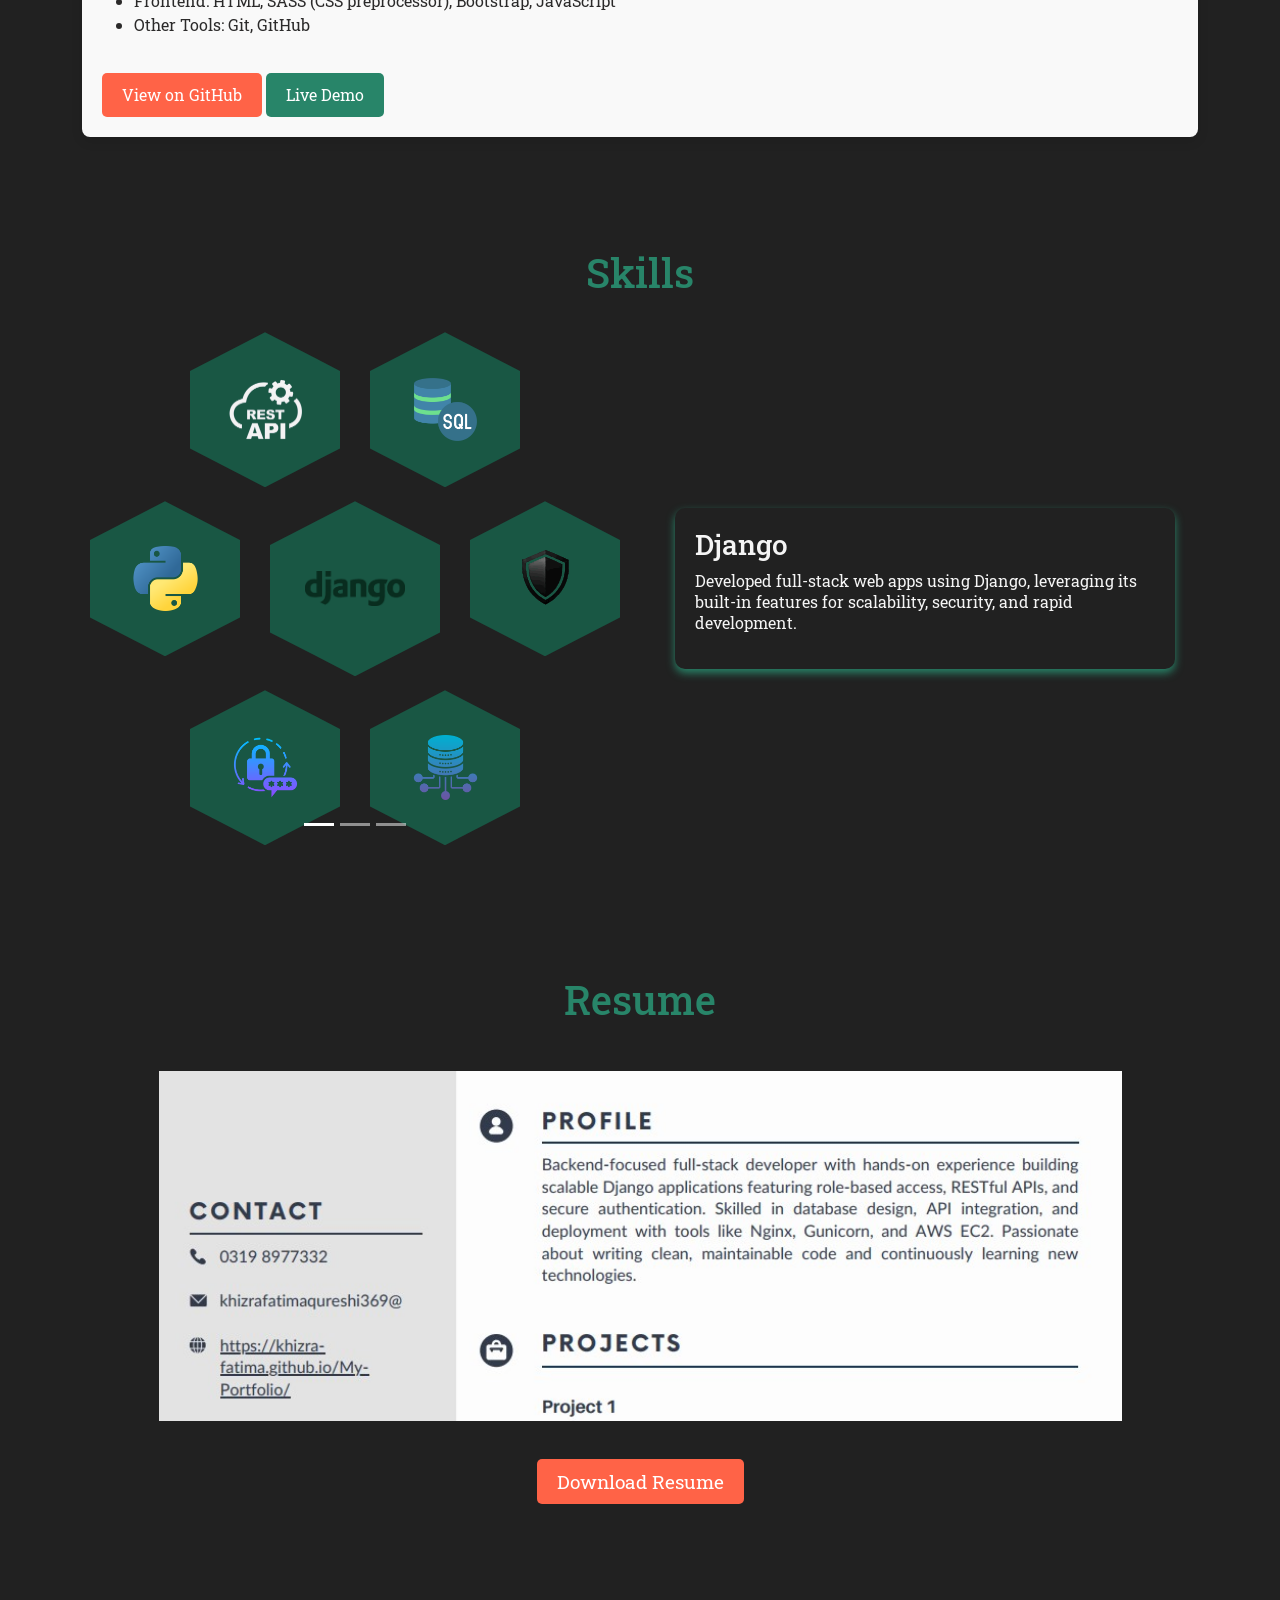
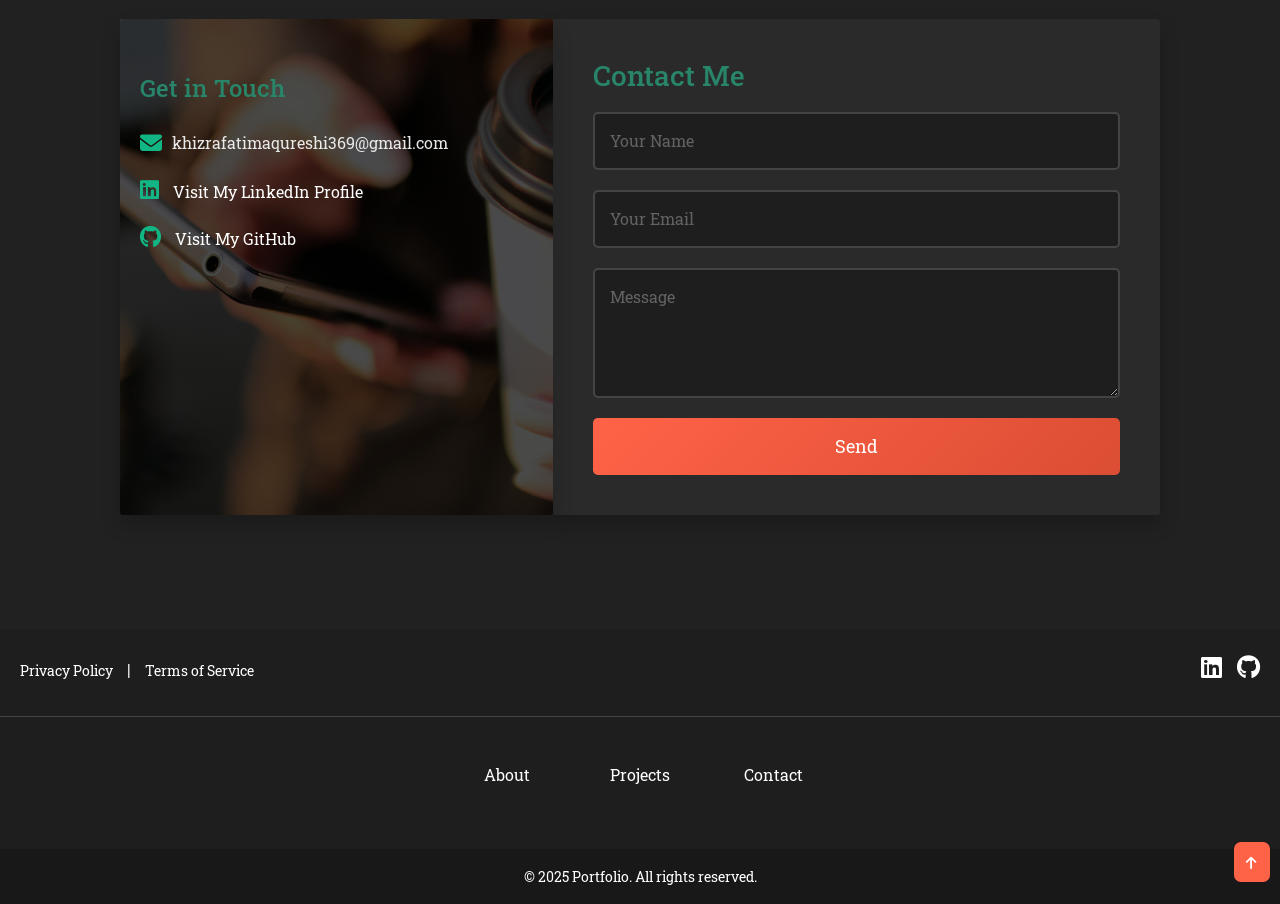
==== commit 40aba2a7: "Update index.html" ====
--- a/index.html
+++ b/index.html
@@ -112,7 +112,7 @@
                 <h5 class="card-title">MeBlog – A Multi-User Blogging Platform</h5>
                 <p class="card-text">A dynamic blogging platform where anyone can write, share, and engage with blog
                   posts in a fully authenticated, and interactive environment.</p>
-                <a href="https://github.com/Khizra-Fatima/Blog_Application" class="btn btn-primary">GitHub</a>
+                <a href="#" class="btn btn-primary">GitHub</a>
                 <a href="#" class="btn btn-livedemo">Live Demo (Soon)</a>
               </div>
             </div>
@@ -125,7 +125,7 @@
                 <h5 class="card-title">Ecommerce-Platform – A Scalable Multi-Vendor E-commerce Platform</h5>
                 <p class="card-text">"Built a full-stack E-commerce platform with custom roles, and integrated product,
                   order, and messaging systems with role-based permissions.</p>
-                <a href="https://github.com/Khizra-Fatima/Ecommerce_Platform" class="btn btn-primary">GitHub</a>
+                <a href="#" class="btn btn-primary">GitHub</a>
                 <a href="#" class="btn btn-livedemo">Live Demo (Soon)</a>
               </div>
             </div>
@@ -138,7 +138,7 @@
                 <h5 class="card-title">Connectly – A Social Media App (In Development)</h5>
                 <p class="card-text">Connectly – A sleek, modern social media platform designed to help you share,
                   connect, and grow your network with ease.</p>
-                <a href="https://github.com/Khizra-Fatima/Connectly.git" class="btn btn-primary">GitHub</a>
+                <a href="#" class="btn btn-primary">GitHub</a>
               </div>
             </div>
           </div>
